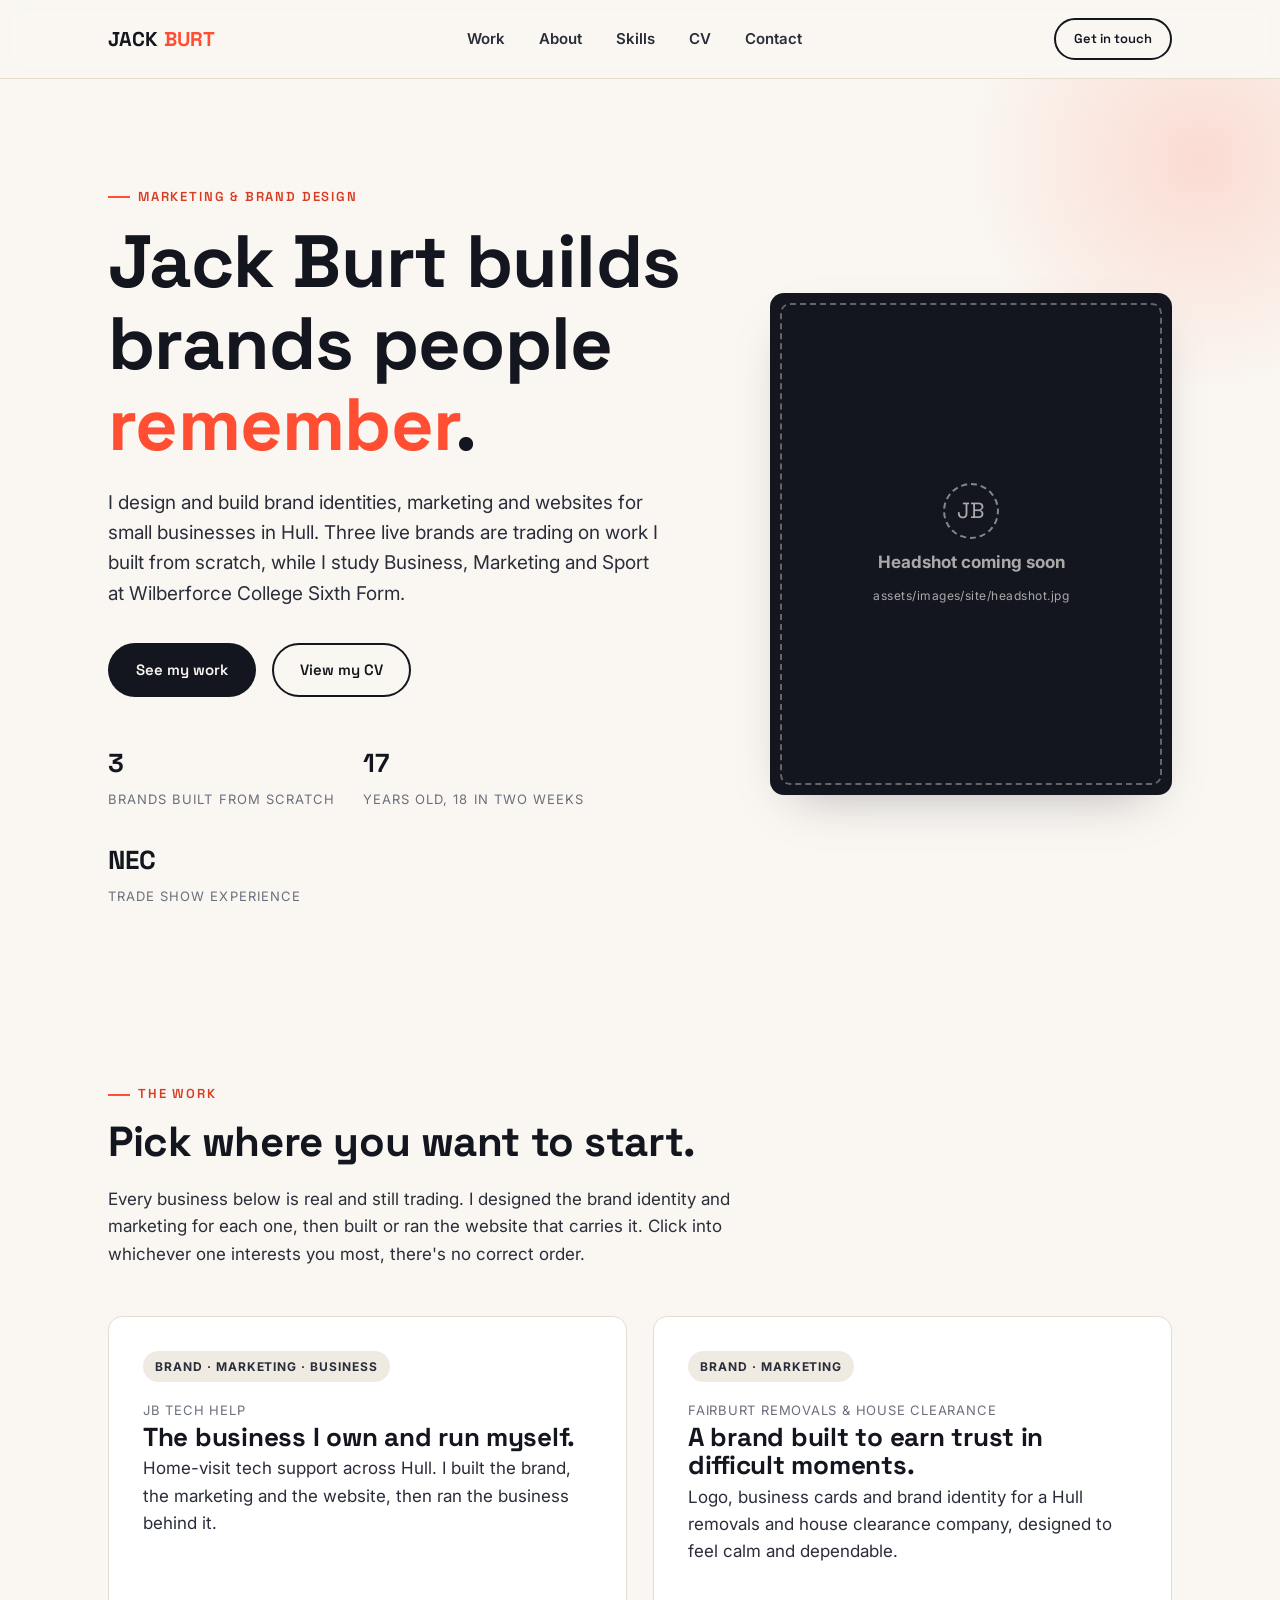
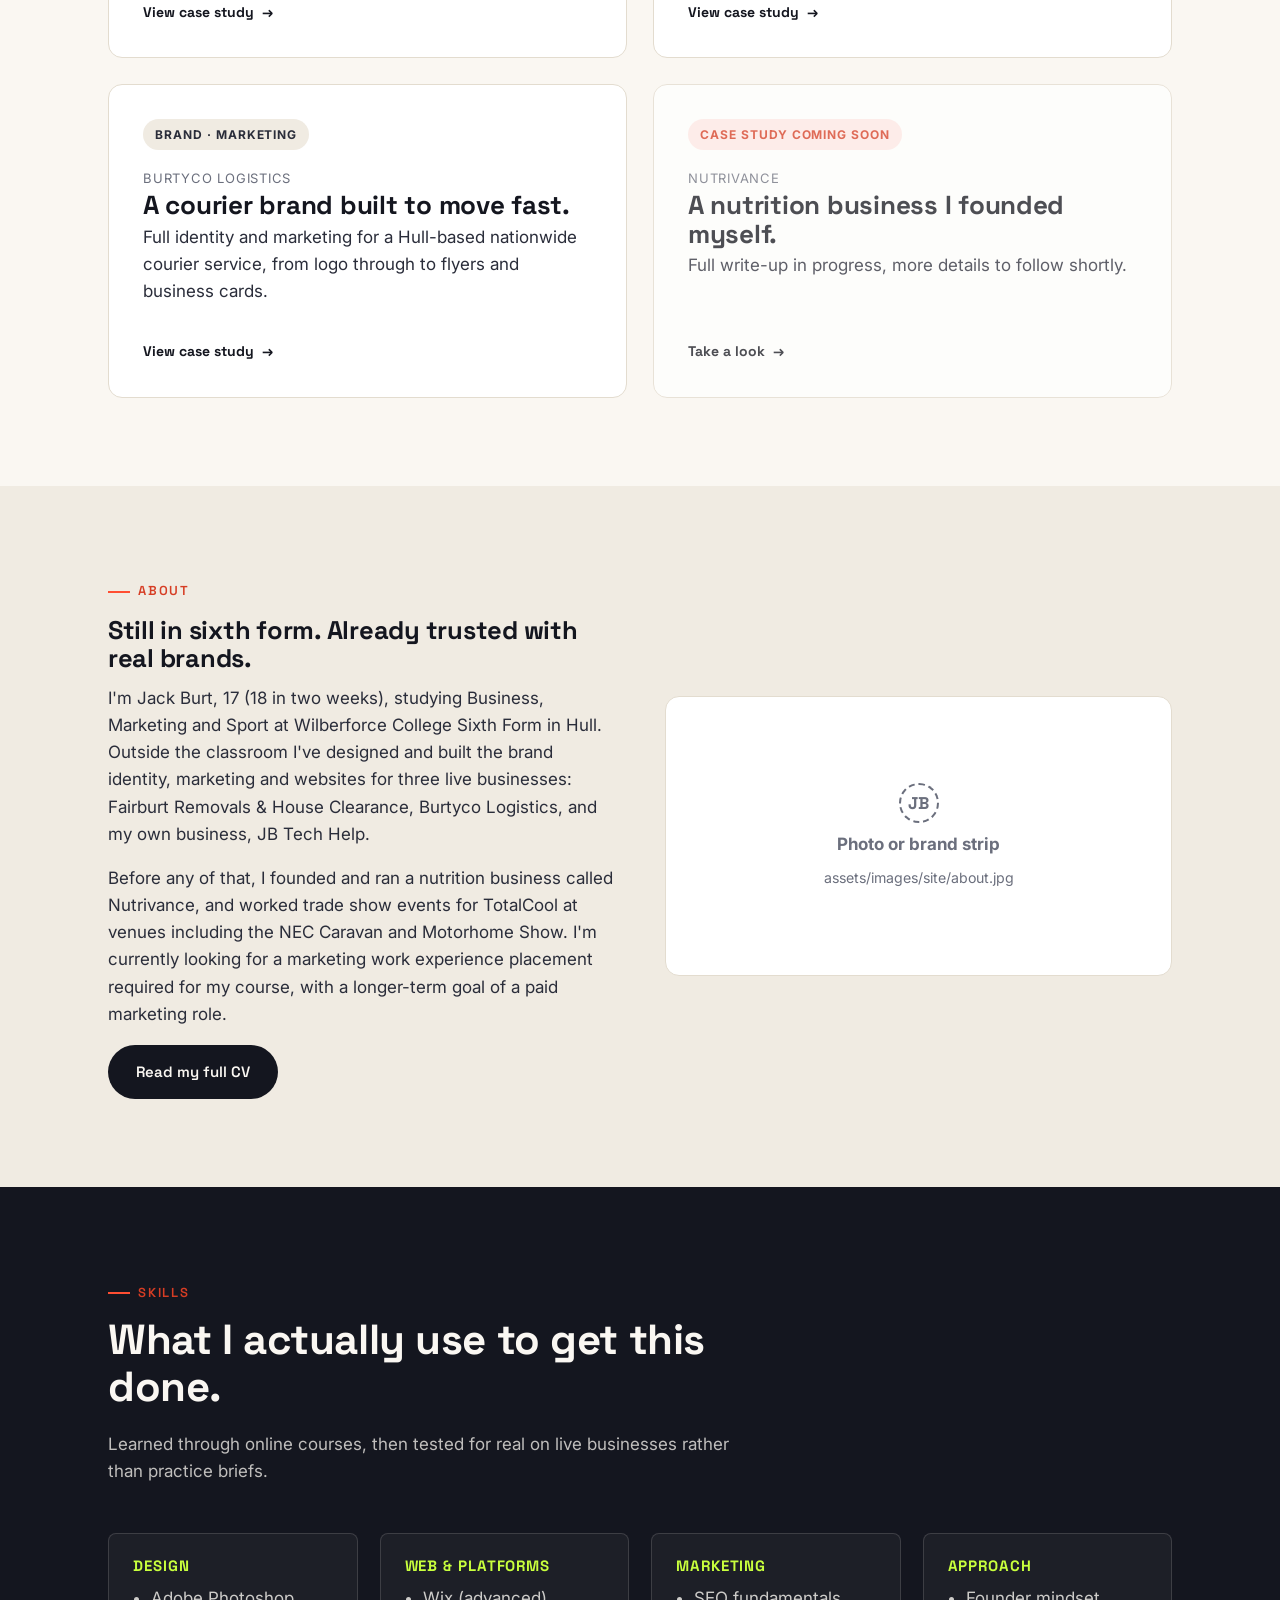
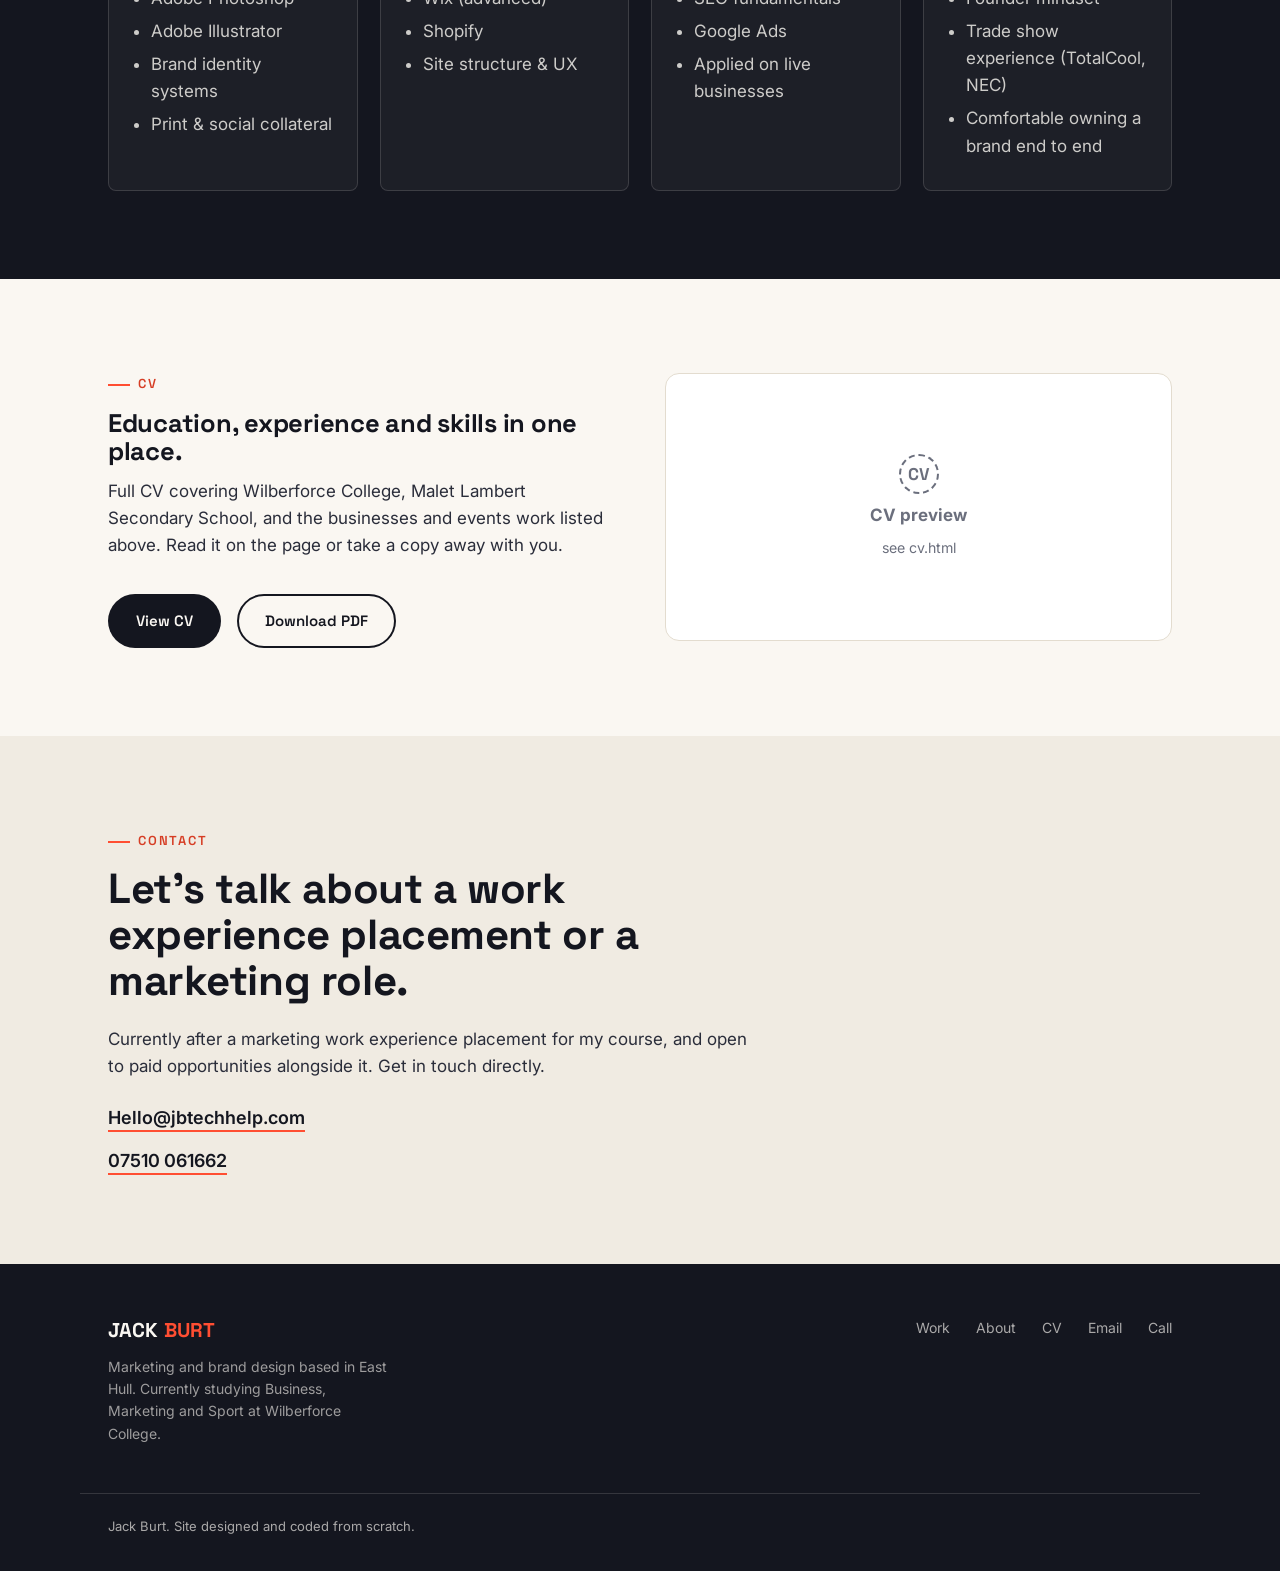
==== index.html @ b2b3f86e "file structure" ====
<!doctype html>
<html lang="en">
<head>
<meta charset="UTF-8">
<meta name="viewport" content="width=device-width, initial-scale=1.0">
<title>Jack Burt | Marketing &amp; Brand Design</title>
<meta name="description" content="Jack Burt: marketing and brand designer from Hull. Built the brand identity, marketing and websites for Fairburt Removals, JB Tech Help and Burtyco Logistics.">
<link rel="preconnect" href="https://fonts.googleapis.com">
<link rel="preconnect" href="https://fonts.gstatic.com" crossorigin>
<link href="https://fonts.googleapis.com/css2?family=Space+Grotesk:wght@500;600;700&family=Inter:wght@400;500;600;700&display=swap" rel="stylesheet">
<link rel="stylesheet" href="assets/css/style.css">
</head>
<body>

<header class="site-nav">
  <div class="container">
    <a href="index.html" class="brand">JACK <span>BURT</span></a>
    <nav>
      <ul class="nav-links">
        <li><a href="#work">Work</a></li>
        <li><a href="#about">About</a></li>
        <li><a href="#skills">Skills</a></li>
        <li><a href="cv.html">CV</a></li>
        <li><a href="#contact">Contact</a></li>
      </ul>
    </nav>
    <div class="nav-cta">
      <a href="mailto:Hello@jbtechhelp.com" class="btn btn-ghost btn-sm">Get in touch</a>
      <button class="nav-toggle" aria-label="Toggle navigation">Menu</button>
    </div>
  </div>
</header>

<section class="hero">
  <div class="container hero-grid">
    <div>
      <div class="eyebrow">Marketing &amp; Brand Design</div>
      <h1>Jack Burt builds brands people <span class="accent">remember</span>.</h1>
      <p class="hero-lede">I design and build brand identities, marketing and websites for small businesses in Hull. Three live brands are trading on work I built from scratch, while I study Business, Marketing and Sport at Wilberforce College Sixth Form.</p>
      <div class="hero-actions">
        <a href="#work" class="btn btn-primary">See my work</a>
        <a href="cv.html" class="btn btn-ghost">View my CV</a>
      </div>
      <div class="hero-facts">
        <div class="hero-fact">
          <strong>3</strong>
          <span>Brands built from scratch</span>
        </div>
        <div class="hero-fact">
          <strong>17</strong>
          <span>Years old, 18 in two weeks</span>
        </div>
        <div class="hero-fact">
          <strong>NEC</strong>
          <span>Trade show experience</span>
        </div>
      </div>
    </div>
    <div class="headshot-frame">
      <div class="headshot-placeholder">
        <div class="glyph">JB</div>
        <strong>Headshot coming soon</strong>
        <small>assets/images/site/headshot.jpg</small>
      </div>
    </div>
  </div>
</section>

<section id="work">
  <div class="container">
    <div class="section-head">
      <div class="eyebrow">The Work</div>
      <h2>Pick where you want to start.</h2>
      <p>Every business below is real and still trading. I designed the brand identity and marketing for each one, then built or ran the website that carries it. Click into whichever one interests you most, there's no correct order.</p>
    </div>

    <div class="work-grid">

      <a href="case-studies/jbtechhelp.html" class="work-card">
        <span class="tag">Brand &middot; Marketing &middot; Business</span>
        <div>
          <div class="biz">JB Tech Help</div>
          <h3>The business I own and run myself.</h3>
          <p>Home-visit tech support across Hull. I built the brand, the marketing and the website, then ran the business behind it.</p>
        </div>
        <span class="go">View case study <span class="arrow">&rarr;</span></span>
      </a>

      <a href="case-studies/fairburt.html" class="work-card">
        <span class="tag">Brand &middot; Marketing</span>
        <div>
          <div class="biz">Fairburt Removals &amp; House Clearance</div>
          <h3>A brand built to earn trust in difficult moments.</h3>
          <p>Logo, business cards and brand identity for a Hull removals and house clearance company, designed to feel calm and dependable.</p>
        </div>
        <span class="go">View case study <span class="arrow">&rarr;</span></span>
      </a>

      <a href="case-studies/burtyco.html" class="work-card">
        <span class="tag">Brand &middot; Marketing</span>
        <div>
          <div class="biz">Burtyco Logistics</div>
          <h3>A courier brand built to move fast.</h3>
          <p>Full identity and marketing for a Hull-based nationwide courier service, from logo through to flyers and business cards.</p>
        </div>
        <span class="go">View case study <span class="arrow">&rarr;</span></span>
      </a>

      <a href="case-studies/nutrivance.html" class="work-card is-soon">
        <span class="tag">Case study coming soon</span>
        <div>
          <div class="biz">Nutrivance</div>
          <h3>A nutrition business I founded myself.</h3>
          <p>Full write-up in progress, more details to follow shortly.</p>
        </div>
        <span class="go">Take a look <span class="arrow">&rarr;</span></span>
      </a>

    </div>
  </div>
</section>

<section id="about" class="section-dim">
  <div class="container split">
    <div>
      <div class="eyebrow">About</div>
      <h2>Still in sixth form. Already trusted with real brands.</h2>
      <p>I'm Jack Burt, 17 (18 in two weeks), studying Business, Marketing and Sport at Wilberforce College Sixth Form in Hull. Outside the classroom I've designed and built the brand identity, marketing and websites for three live businesses: Fairburt Removals &amp; House Clearance, Burtyco Logistics, and my own business, JB Tech Help.</p>
      <p>Before any of that, I founded and ran a nutrition business called Nutrivance, and worked trade show events for TotalCool at venues including the NEC Caravan and Motorhome Show. I'm currently looking for a marketing work experience placement required for my course, with a longer-term goal of a paid marketing role.</p>
      <a href="cv.html" class="btn btn-primary">Read my full CV</a>
    </div>
    <div>
      <div class="logo-panel" style="min-height:280px;">
        <div class="asset-placeholder" style="width:100%;height:100%;border:none;background:transparent;">
          <div class="glyph">JB</div>
          <strong>Photo or brand strip</strong>
          <small>assets/images/site/about.jpg</small>
        </div>
      </div>
    </div>
  </div>
</section>

<section id="skills" class="section-dark">
  <div class="container">
    <div class="section-head">
      <div class="eyebrow">Skills</div>
      <h2>What I actually use to get this done.</h2>
      <p>Learned through online courses, then tested for real on live businesses rather than practice briefs.</p>
    </div>
    <div class="skills-grid">
      <div class="skill-card">
        <h4>Design</h4>
        <ul>
          <li>Adobe Photoshop</li>
          <li>Adobe Illustrator</li>
          <li>Brand identity systems</li>
          <li>Print &amp; social collateral</li>
        </ul>
      </div>
      <div class="skill-card">
        <h4>Web &amp; Platforms</h4>
        <ul>
          <li>Wix (advanced)</li>
          <li>Shopify</li>
          <li>Site structure &amp; UX</li>
        </ul>
      </div>
      <div class="skill-card">
        <h4>Marketing</h4>
        <ul>
          <li>SEO fundamentals</li>
          <li>Google Ads</li>
          <li>Applied on live businesses</li>
        </ul>
      </div>
      <div class="skill-card">
        <h4>Approach</h4>
        <ul>
          <li>Founder mindset</li>
          <li>Trade show experience (TotalCool, NEC)</li>
          <li>Comfortable owning a brand end to end</li>
        </ul>
      </div>
    </div>
  </div>
</section>

<section id="cv-teaser">
  <div class="container split">
    <div>
      <div class="eyebrow">CV</div>
      <h2>Education, experience and skills in one place.</h2>
      <p>Full CV covering Wilberforce College, Malet Lambert Secondary School, and the businesses and events work listed above. Read it on the page or take a copy away with you.</p>
      <div class="hero-actions">
        <a href="cv.html" class="btn btn-primary">View CV</a>
        <a href="assets/cv/jack-burt-cv.pdf" class="btn btn-ghost" download>Download PDF</a>
      </div>
    </div>
    <div>
      <div class="logo-panel" style="min-height:260px;">
        <div class="asset-placeholder" style="width:100%;height:100%;border:none;background:transparent;">
          <div class="glyph">CV</div>
          <strong>CV preview</strong>
          <small>see cv.html</small>
        </div>
      </div>
    </div>
  </div>
</section>

<section id="contact" class="section-dim">
  <div class="container">
    <div class="section-head" style="margin-bottom:0;">
      <div class="eyebrow">Contact</div>
      <h2>Let's talk about a work experience placement or a marketing role.</h2>
      <p>Currently after a marketing work experience placement for my course, and open to paid opportunities alongside it. Get in touch directly.</p>
      <ul class="contact-list">
        <li><a href="mailto:Hello@jbtechhelp.com">Hello@jbtechhelp.com</a></li>
        <li><a href="tel:07510061662">07510 061662</a></li>
      </ul>
    </div>
  </div>
</section>

<footer>
  <div class="container">
    <div>
      <a href="index.html" class="brand">JACK <span>BURT</span></a>
      <p style="margin-top:10px;max-width:32ch;color:rgba(250,247,242,0.6);font-size:14px;">Marketing and brand design based in East Hull. Currently studying Business, Marketing and Sport at Wilberforce College.</p>
    </div>
    <ul class="foot-links">
      <li><a href="#work">Work</a></li>
      <li><a href="#about">About</a></li>
      <li><a href="cv.html">CV</a></li>
      <li><a href="mailto:Hello@jbtechhelp.com">Email</a></li>
      <li><a href="tel:07510061662">Call</a></li>
    </ul>
  </div>
  <div class="container foot-bottom">
    Jack Burt. Site designed and coded from scratch.
  </div>
</footer>

<script src="assets/js/main.js"></script>
</body>
</html>
---- assets/css/style.css ----
/* ==========================================================================
   Jack Burt Portfolio — design system
   ========================================================================== */

:root {
  --ink: #14161f;
  --ink-soft: #2a2d3a;
  --paper: #faf7f2;
  --paper-dim: #f0ebe2;
  --paper-line: #e3dccf;
  --ember: #ff4e32;
  --ember-dark: #d63d24;
  --acid: #c8ff3d;
  --muted: #6b6f7d;
  --white: #ffffff;

  --font-display: "Space Grotesk", "Segoe UI", sans-serif;
  --font-body: "Inter", "Segoe UI", sans-serif;

  --radius: 14px;
  --radius-sm: 8px;
  --container: 1120px;
  --shadow: 0 20px 50px -25px rgba(20, 22, 31, 0.35);
}

* { box-sizing: border-box; }

html { scroll-behavior: smooth; }

body {
  margin: 0;
  background: var(--paper);
  color: var(--ink);
  font-family: var(--font-body);
  font-size: 17px;
  line-height: 1.6;
  -webkit-font-smoothing: antialiased;
}

img { max-width: 100%; display: block; }

a { color: inherit; }

h1, h2, h3, h4 {
  font-family: var(--font-display);
  line-height: 1.1;
  margin: 0 0 0.5em;
  letter-spacing: -0.01em;
}

p { margin: 0 0 1em; color: var(--ink-soft); }

.container {
  max-width: var(--container);
  margin: 0 auto;
  padding: 0 28px;
}

.eyebrow {
  display: inline-flex;
  align-items: center;
  gap: 8px;
  font-family: var(--font-display);
  font-size: 13px;
  font-weight: 600;
  letter-spacing: 0.14em;
  text-transform: uppercase;
  color: var(--ember-dark);
  margin-bottom: 14px;
}

.eyebrow::before {
  content: "";
  width: 22px;
  height: 2px;
  background: var(--ember);
  display: inline-block;
}

/* ---------- Buttons ---------- */
.btn {
  display: inline-flex;
  align-items: center;
  gap: 10px;
  font-family: var(--font-display);
  font-weight: 600;
  font-size: 15px;
  padding: 13px 26px;
  border-radius: 999px;
  text-decoration: none;
  border: 2px solid transparent;
  cursor: pointer;
  transition: transform 0.15s ease, box-shadow 0.15s ease, background 0.15s ease, color 0.15s ease;
}

.btn-primary {
  background: var(--ink);
  color: var(--paper);
}
.btn-primary:hover { transform: translateY(-2px); box-shadow: var(--shadow); background: var(--ember); }

.btn-ghost {
  background: transparent;
  color: var(--ink);
  border-color: var(--ink);
}
.btn-ghost:hover { transform: translateY(-2px); background: var(--ink); color: var(--paper); }

.btn-accent {
  background: var(--ember);
  color: var(--white);
}
.btn-accent:hover { transform: translateY(-2px); box-shadow: var(--shadow); background: var(--ember-dark); }

.btn-sm { padding: 9px 18px; font-size: 13px; }

/* ---------- Nav ---------- */
.site-nav {
  position: sticky;
  top: 0;
  z-index: 50;
  background: rgba(250, 247, 242, 0.88);
  backdrop-filter: blur(10px);
  border-bottom: 1px solid var(--paper-line);
}

.site-nav .container {
  display: flex;
  align-items: center;
  justify-content: space-between;
  height: 78px;
}

.brand {
  font-family: var(--font-display);
  font-weight: 700;
  font-size: 20px;
  text-decoration: none;
  color: var(--ink);
  display: flex;
  align-items: baseline;
  gap: 6px;
}
.brand span { color: var(--ember); }

.nav-links {
  display: flex;
  align-items: center;
  gap: 34px;
  list-style: none;
  margin: 0;
  padding: 0;
}

.nav-links a {
  text-decoration: none;
  font-weight: 600;
  font-size: 15px;
  color: var(--ink-soft);
  position: relative;
  padding-bottom: 4px;
}
.nav-links a:hover, .nav-links a.active { color: var(--ink); }
.nav-links a.active::after {
  content: "";
  position: absolute;
  left: 0; right: 0; bottom: -2px;
  height: 2px;
  background: var(--ember);
}

.nav-cta { display: flex; align-items: center; gap: 14px; }

.nav-toggle {
  display: none;
  background: none;
  border: none;
  font-family: var(--font-display);
  font-weight: 700;
  font-size: 14px;
  cursor: pointer;
}

@media (max-width: 820px) {
  .nav-links { display: none; }
  .nav-toggle { display: block; }
  .nav-links.open {
    display: flex;
    flex-direction: column;
    position: absolute;
    top: 78px; left: 0; right: 0;
    background: var(--paper);
    padding: 20px 28px 28px;
    border-bottom: 1px solid var(--paper-line);
    gap: 18px;
  }
}

/* ---------- Hero ---------- */
.hero {
  padding: 100px 0 80px;
  position: relative;
  overflow: hidden;
}

.hero::before {
  content: "";
  position: absolute;
  top: -160px; right: -160px;
  width: 480px; height: 480px;
  background: radial-gradient(circle, rgba(255, 78, 50, 0.16), transparent 70%);
  border-radius: 50%;
  pointer-events: none;
}

.hero-grid {
  display: grid;
  grid-template-columns: 1.2fr 0.8fr;
  gap: 60px;
  align-items: center;
}

.hero h1 {
  font-size: clamp(42px, 6vw, 74px);
  margin-bottom: 22px;
}

.hero h1 .accent { color: var(--ember); }

.hero-lede {
  font-size: 19px;
  max-width: 46ch;
  color: var(--ink-soft);
}

.hero-actions {
  display: flex;
  gap: 16px;
  margin-top: 34px;
  flex-wrap: wrap;
}

.hero-facts {
  display: flex;
  gap: 28px;
  margin-top: 46px;
  flex-wrap: wrap;
}

.hero-fact strong {
  display: block;
  font-family: var(--font-display);
  font-size: 26px;
}
.hero-fact span {
  font-size: 13px;
  color: var(--muted);
  text-transform: uppercase;
  letter-spacing: 0.08em;
}

.headshot-frame {
  aspect-ratio: 4/5;
  border-radius: var(--radius);
  background: var(--ink);
  position: relative;
  overflow: hidden;
  box-shadow: var(--shadow);
}

.headshot-frame img {
  width: 100%; height: 100%; object-fit: cover;
}

.headshot-placeholder {
  position: absolute;
  inset: 10px;
  border: 2px dashed rgba(250, 247, 242, 0.35);
  border-radius: calc(var(--radius) - 4px);
  display: flex;
  flex-direction: column;
  align-items: center;
  justify-content: center;
  gap: 10px;
  color: rgba(250, 247, 242, 0.65);
  text-align: center;
  padding: 20px;
}
.headshot-placeholder .glyph {
  width: 56px; height: 56px;
  border-radius: 50%;
  border: 2px dashed rgba(250, 247, 242, 0.5);
  display: flex; align-items: center; justify-content: center;
  font-family: var(--font-display);
  font-size: 22px;
}
.headshot-placeholder small {
  font-size: 12px;
  letter-spacing: 0.04em;
}

@media (max-width: 900px) {
  .hero-grid { grid-template-columns: 1fr; }
  .headshot-frame { max-width: 320px; margin: 0 auto; }
}

/* ---------- Sections ---------- */
section { padding: 88px 0; }
.section-dark { background: var(--ink); color: var(--paper); }
.section-dark p { color: rgba(250, 247, 242, 0.75); }
.section-dark h2 { color: var(--paper); }
.section-dim { background: var(--paper-dim); }

.section-head {
  max-width: 640px;
  margin-bottom: 48px;
}

.section-head h2 { font-size: clamp(30px, 4vw, 42px); }

/* ---------- Work / case study cards ---------- */
.work-grid {
  display: grid;
  grid-template-columns: repeat(2, 1fr);
  gap: 26px;
}

.work-card {
  background: var(--white);
  border-radius: var(--radius);
  border: 1px solid var(--paper-line);
  padding: 34px;
  text-decoration: none;
  color: var(--ink);
  display: flex;
  flex-direction: column;
  gap: 18px;
  transition: transform 0.2s ease, box-shadow 0.2s ease, border-color 0.2s ease;
  position: relative;
}

.work-card:hover {
  transform: translateY(-6px);
  box-shadow: var(--shadow);
  border-color: transparent;
}

.work-card .tag {
  align-self: flex-start;
  font-size: 12px;
  font-weight: 700;
  letter-spacing: 0.08em;
  text-transform: uppercase;
  padding: 6px 12px;
  border-radius: 999px;
  background: var(--paper-dim);
  color: var(--ink-soft);
}

.work-card.is-soon { opacity: 0.75; }
.work-card.is-soon .tag { background: rgba(255, 78, 50, 0.12); color: var(--ember-dark); }

.work-card h3 { font-size: 26px; margin-bottom: 4px; }

.work-card .biz { font-size: 13px; color: var(--muted); text-transform: uppercase; letter-spacing: 0.06em; margin-bottom: 2px;}

.work-card .go {
  margin-top: auto;
  display: flex;
  align-items: center;
  gap: 8px;
  font-family: var(--font-display);
  font-weight: 700;
  font-size: 14px;
}

.work-card .go .arrow { transition: transform 0.2s ease; }
.work-card:hover .go .arrow { transform: translateX(6px); }

@media (max-width: 760px) {
  .work-grid { grid-template-columns: 1fr; }
}

/* ---------- Skills ---------- */
.skills-grid {
  display: grid;
  grid-template-columns: repeat(auto-fit, minmax(220px, 1fr));
  gap: 22px;
}

.skill-card {
  background: rgba(250, 247, 242, 0.04);
  border: 1px solid rgba(250, 247, 242, 0.14);
  border-radius: var(--radius-sm);
  padding: 24px;
}

.skill-card h4 { color: var(--acid); font-size: 15px; text-transform: uppercase; letter-spacing: 0.06em; margin-bottom: 10px; }
.skill-card ul { margin: 0; padding-left: 18px; }
.skill-card li { margin-bottom: 6px; color: rgba(250, 247, 242, 0.8); }

/* ---------- CV teaser / contact ---------- */
.split {
  display: grid;
  grid-template-columns: 1fr 1fr;
  gap: 50px;
  align-items: center;
}

@media (max-width: 860px) {
  .split { grid-template-columns: 1fr; }
}

.contact-list { list-style: none; padding: 0; margin: 24px 0 0; display: flex; flex-direction: column; gap: 14px; }
.contact-list a { text-decoration: none; font-weight: 600; font-size: 18px; border-bottom: 2px solid var(--ember); padding-bottom: 2px; }

/* ---------- Footer ---------- */
footer {
  background: var(--ink);
  color: rgba(250, 247, 242, 0.65);
  padding: 50px 0 34px;
}
footer .container {
  display: flex;
  justify-content: space-between;
  align-items: flex-start;
  flex-wrap: wrap;
  gap: 24px;
}
footer .brand { color: var(--paper); }
footer .foot-links { display: flex; gap: 26px; list-style: none; padding: 0; margin: 0; flex-wrap: wrap; }
footer .foot-links a { text-decoration: none; color: rgba(250, 247, 242, 0.65); font-size: 14px; }
footer .foot-links a:hover { color: var(--paper); }
footer .foot-bottom {
  border-top: 1px solid rgba(250, 247, 242, 0.14);
  margin-top: 34px;
  padding-top: 22px;
  font-size: 13px;
}

/* ---------- Case study pages ---------- */
.cs-hero {
  padding: 60px 0 50px;
}
.cs-back {
  display: inline-flex;
  align-items: center;
  gap: 8px;
  text-decoration: none;
  font-weight: 600;
  font-size: 14px;
  color: var(--muted);
  margin-bottom: 30px;
}
.cs-back:hover { color: var(--ink); }

.cs-meta-row {
  display: flex;
  align-items: center;
  gap: 20px;
  flex-wrap: wrap;
  margin-top: 26px;
}

.cs-meta {
  display: flex;
  flex-direction: column;
  gap: 2px;
  padding-right: 22px;
  border-right: 1px solid var(--paper-line);
}
.cs-meta:last-child { border-right: none; }
.cs-meta span { font-size: 12px; text-transform: uppercase; letter-spacing: 0.07em; color: var(--muted); }
.cs-meta strong { font-family: var(--font-display); font-size: 16px; }

.logo-panel {
  background: var(--white);
  border: 1px solid var(--paper-line);
  border-radius: var(--radius);
  padding: 50px;
  display: flex;
  align-items: center;
  justify-content: center;
  min-height: 220px;
}
.logo-panel img { max-height: 160px; }

.asset-placeholder {
  border: 2px dashed var(--paper-line);
  border-radius: var(--radius-sm);
  background: var(--paper-dim);
  display: flex;
  flex-direction: column;
  align-items: center;
  justify-content: center;
  text-align: center;
  gap: 8px;
  color: var(--muted);
  padding: 30px 16px;
  min-height: 100%;
}
.asset-placeholder .glyph {
  width: 40px; height: 40px;
  border-radius: 50%;
  border: 2px dashed var(--muted);
  display: flex; align-items: center; justify-content: center;
  font-family: var(--font-display);
  font-weight: 700;
}
.asset-placeholder code {
  font-size: 12px;
  background: var(--paper);
  border: 1px solid var(--paper-line);
  padding: 2px 8px;
  border-radius: 6px;
}

.gallery {
  display: grid;
  grid-template-columns: repeat(3, 1fr);
  gap: 20px;
}
.gallery-item { aspect-ratio: 4/3; }
.gallery-item.tall { aspect-ratio: 3/4; }
.gallery-item.wide { aspect-ratio: 16/9; grid-column: span 2; }
.gallery-item img, .gallery-item .asset-placeholder { width: 100%; height: 100%; border-radius: var(--radius-sm); object-fit: cover; }

@media (max-width: 760px) {
  .gallery { grid-template-columns: repeat(2, 1fr); }
  .gallery-item.wide { grid-column: span 2; }
}

.site-feature {
  background: var(--ink);
  color: var(--paper);
  border-radius: var(--radius);
  padding: 50px;
  display: grid;
  grid-template-columns: 1fr 1fr;
  gap: 40px;
  align-items: center;
}
.site-feature p { color: rgba(250, 247, 242, 0.75); }
.site-feature .preview {
  border-radius: var(--radius-sm);
  overflow: hidden;
  border: 1px solid rgba(250, 247, 242, 0.16);
  box-shadow: 0 30px 60px -30px rgba(0,0,0,0.6);
}
.site-feature .preview img { width: 100%; display: block; }

@media (max-width: 860px) {
  .site-feature { grid-template-columns: 1fr; padding: 34px; }
}

.impact-list {
  list-style: none;
  padding: 0;
  margin: 0;
  display: grid;
  grid-template-columns: repeat(2, 1fr);
  gap: 20px;
}
.impact-list li {
  background: var(--white);
  border: 1px solid var(--paper-line);
  border-radius: var(--radius-sm);
  padding: 22px 24px;
}
.impact-list strong { display: block; font-family: var(--font-display); margin-bottom: 6px; }

@media (max-width: 760px) {
  .impact-list { grid-template-columns: 1fr; }
}

.cs-nav {
  display: flex;
  justify-content: space-between;
  border-top: 1px solid var(--paper-line);
  padding-top: 34px;
}
.cs-nav a {
  text-decoration: none;
  font-family: var(--font-display);
  font-weight: 700;
  color: var(--ink);
}
.cs-nav .dir { display: block; font-size: 12px; color: var(--muted); font-weight: 500; margin-bottom: 4px; font-family: var(--font-body); text-transform: uppercase; letter-spacing: 0.06em; }

.pill-note {
  display: inline-block;
  background: rgba(255, 78, 50, 0.12);
  color: var(--ember-dark);
  font-size: 13px;
  font-weight: 600;
  padding: 8px 16px;
  border-radius: 999px;
  margin-bottom: 20px;
}

/* ---------- CV page ---------- */
.cv-sheet {
  background: var(--white);
  border: 1px solid var(--paper-line);
  border-radius: var(--radius);
  padding: 56px;
  box-shadow: var(--shadow);
}
.cv-head {
  display: flex;
  justify-content: space-between;
  align-items: flex-start;
  gap: 30px;
  border-bottom: 3px solid var(--ink);
  padding-bottom: 26px;
  margin-bottom: 30px;
}
.cv-head-photo {
  width: 96px; height: 96px;
  border-radius: 50%;
  flex-shrink: 0;
}
.cv-head-photo img { width: 100%; height: 100%; border-radius: 50%; object-fit: cover; }
.cv-head-photo.asset-placeholder { min-height: 96px; padding: 0; }
.cv-head-photo .glyph { width: 30px; height: 30px; font-size: 13px; }
.cv-head-photo small { display: none; }

.cv-section { margin-bottom: 32px; }
.cv-section h2 {
  font-size: 13px;
  text-transform: uppercase;
  letter-spacing: 0.1em;
  color: var(--ember-dark);
  margin-bottom: 16px;
}
.cv-entry { margin-bottom: 18px; }
.cv-entry-row { display: flex; justify-content: space-between; gap: 14px; flex-wrap: wrap; }
.cv-entry h3 { font-size: 17px; margin-bottom: 2px; }
.cv-entry .when { font-size: 13px; color: var(--muted); white-space: nowrap; font-weight: 600; }
.cv-entry .org { font-size: 14px; color: var(--muted); margin-bottom: 6px; display: block; }
.cv-tags { display: flex; flex-wrap: wrap; gap: 8px; }
.cv-tags span { background: var(--paper-dim); border-radius: 999px; padding: 6px 14px; font-size: 13px; font-weight: 600; }

@media print {
  .site-nav, footer, .no-print { display: none !important; }
  body { background: var(--white); }
  .cv-sheet { box-shadow: none; border: none; padding: 0; }
  section { padding: 0; }
  .cv-entry, .cv-head, .cv-section h2 { break-inside: avoid; page-break-inside: avoid; }
  .cv-section { break-inside: avoid-page; }
}

@media (max-width: 640px) {
  .cv-sheet { padding: 28px; }
  .cv-head { flex-direction: column; }
}
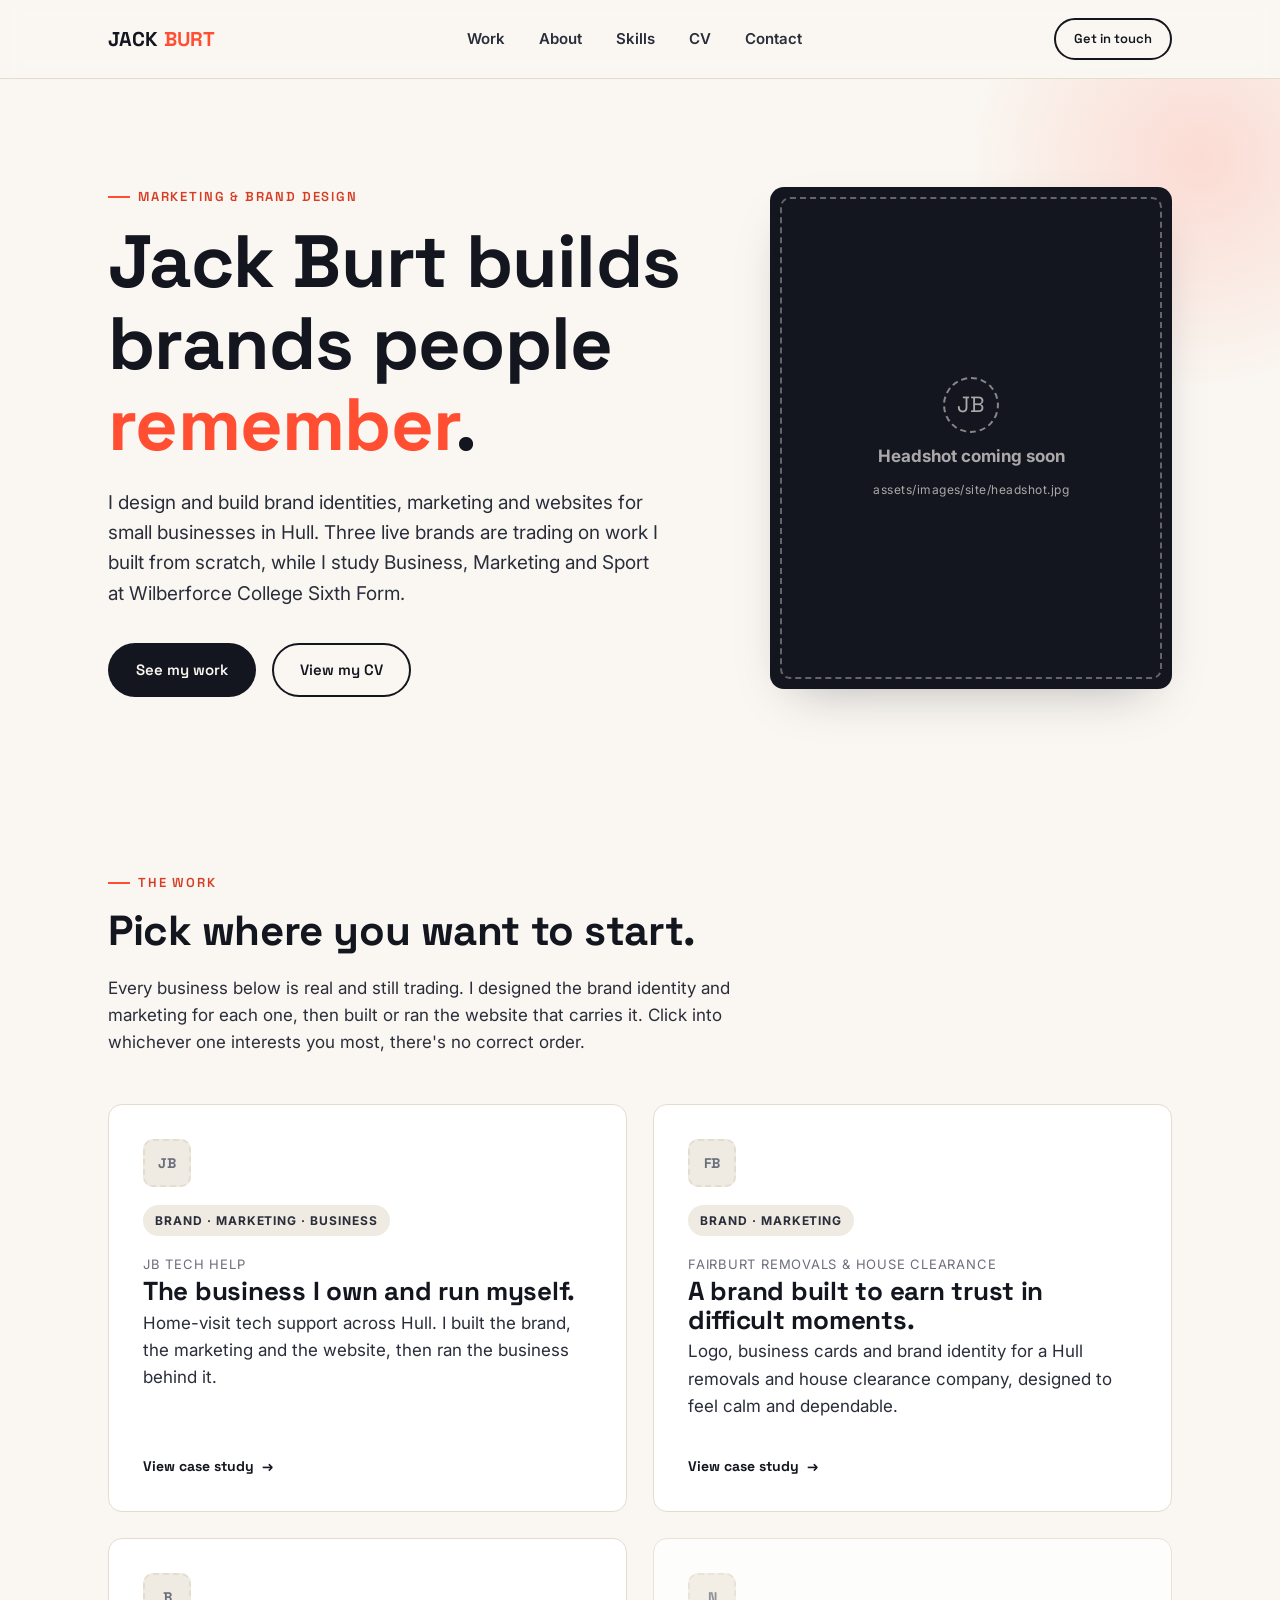
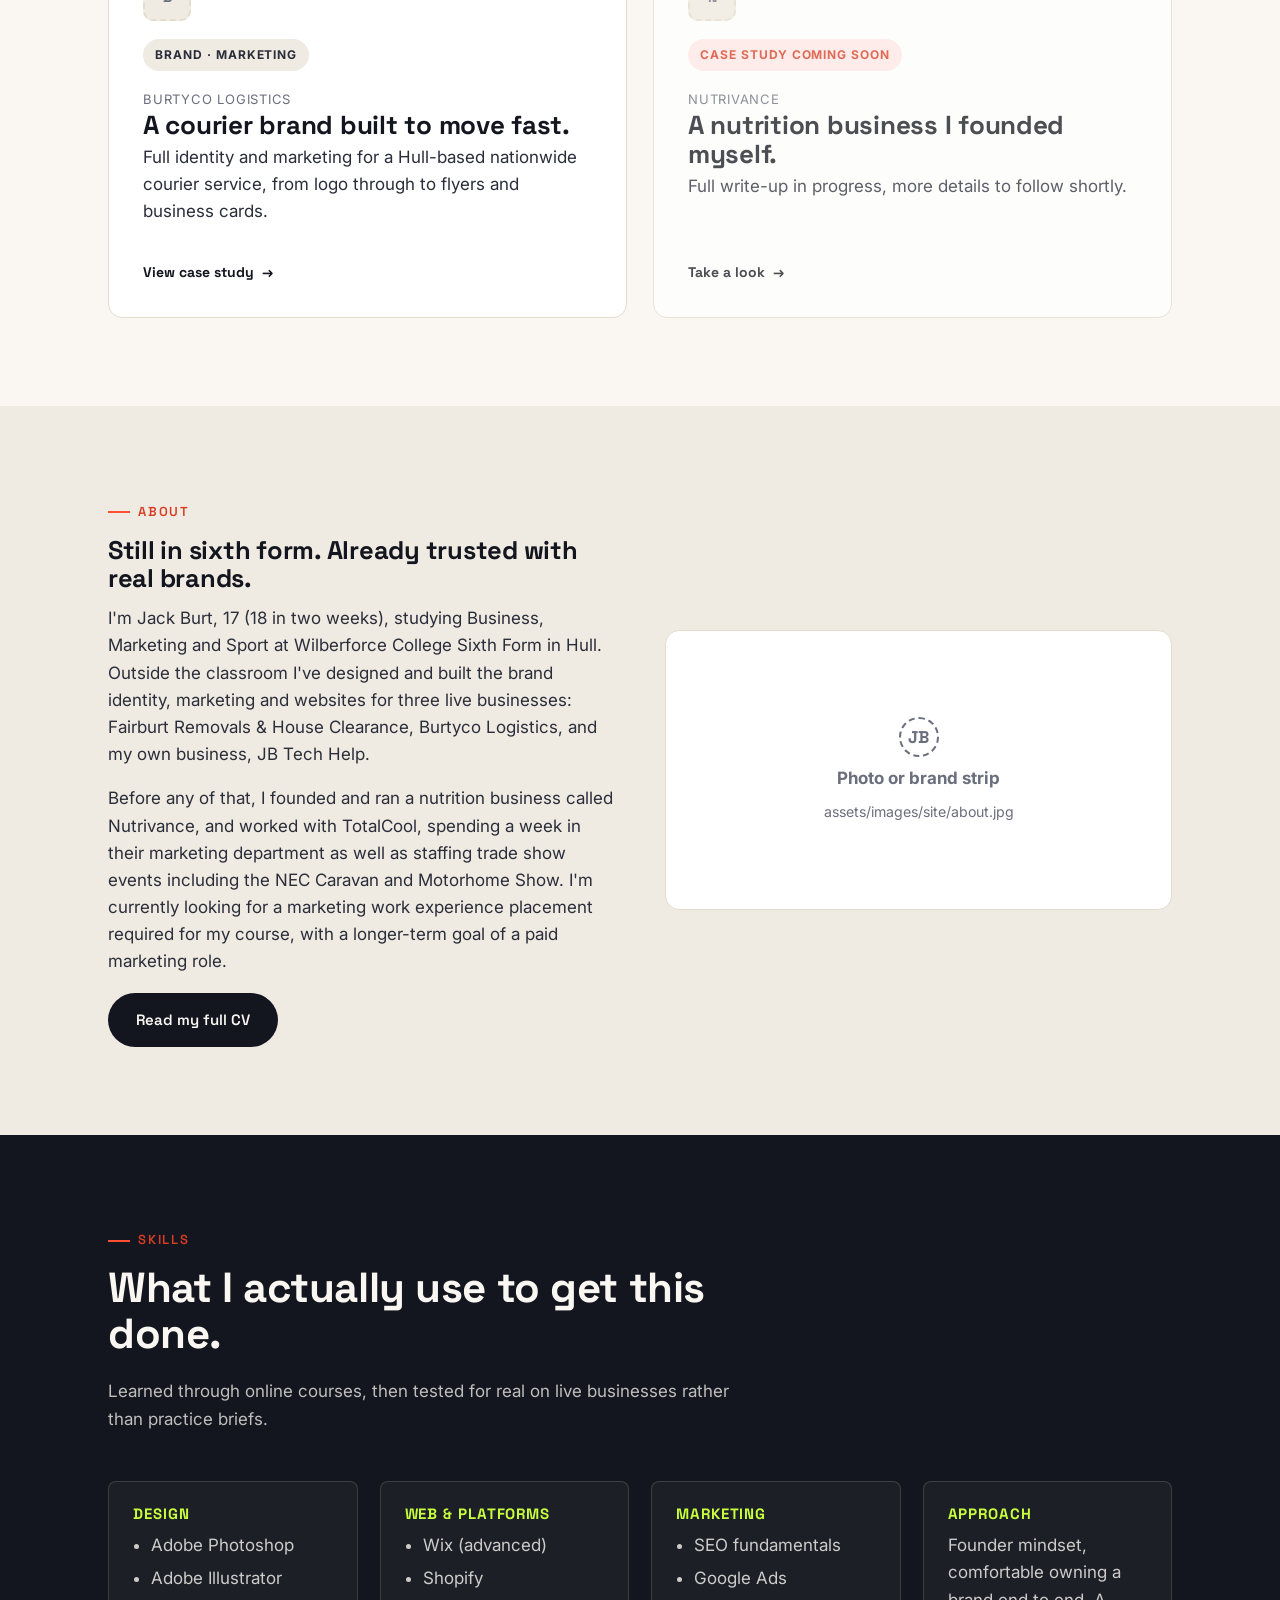
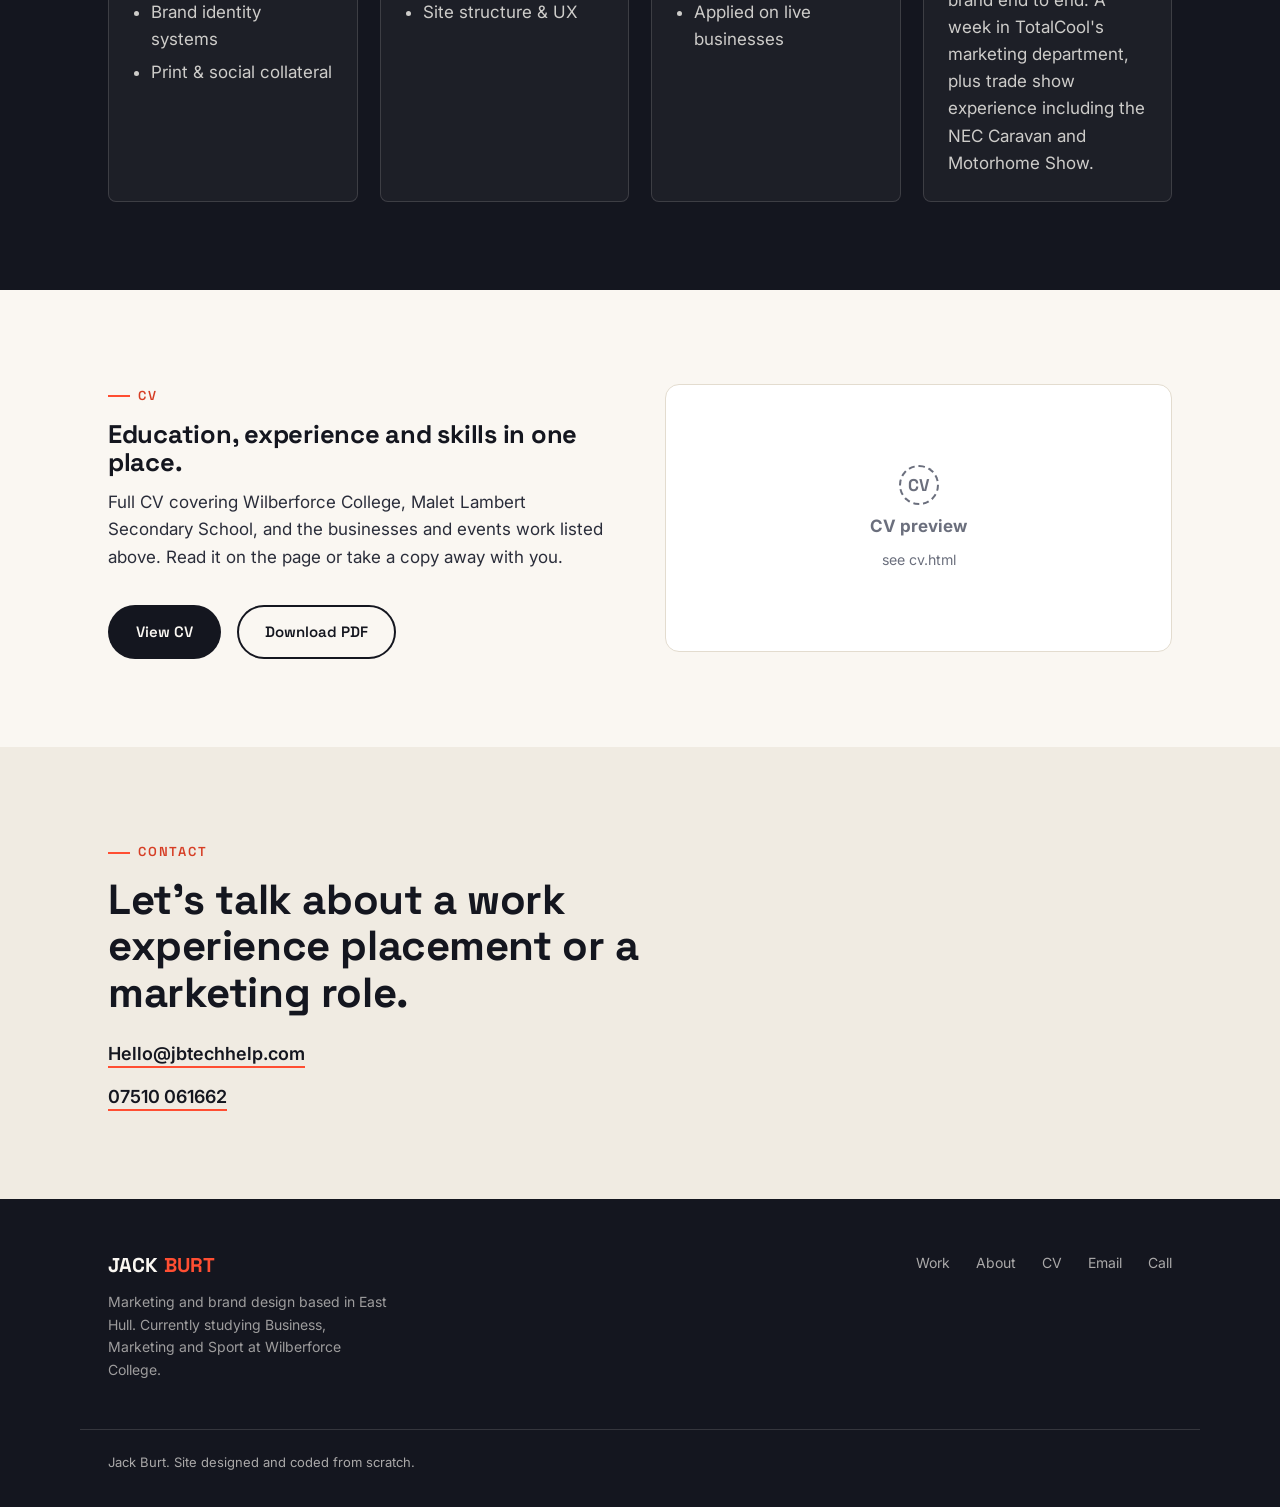
==== commit e8d3e740: "Add files via upload" ====
--- a/index.html
+++ b/index.html
@@ -41,20 +41,6 @@
         <a href="#work" class="btn btn-primary">See my work</a>
         <a href="cv.html" class="btn btn-ghost">View my CV</a>
       </div>
-      <div class="hero-facts">
-        <div class="hero-fact">
-          <strong>3</strong>
-          <span>Brands built from scratch</span>
-        </div>
-        <div class="hero-fact">
-          <strong>17</strong>
-          <span>Years old, 18 in two weeks</span>
-        </div>
-        <div class="hero-fact">
-          <strong>NEC</strong>
-          <span>Trade show experience</span>
-        </div>
-      </div>
     </div>
     <div class="headshot-frame">
       <div class="headshot-placeholder">
@@ -77,6 +63,9 @@
     <div class="work-grid">
 
       <a href="case-studies/jbtechhelp.html" class="work-card">
+        <div class="work-card-logo">
+          <div class="glyph">JB</div>
+        </div>
         <span class="tag">Brand &middot; Marketing &middot; Business</span>
         <div>
           <div class="biz">JB Tech Help</div>
@@ -87,6 +76,9 @@
       </a>
 
       <a href="case-studies/fairburt.html" class="work-card">
+        <div class="work-card-logo">
+          <div class="glyph">FB</div>
+        </div>
         <span class="tag">Brand &middot; Marketing</span>
         <div>
           <div class="biz">Fairburt Removals &amp; House Clearance</div>
@@ -97,6 +89,9 @@
       </a>
 
       <a href="case-studies/burtyco.html" class="work-card">
+        <div class="work-card-logo">
+          <div class="glyph">B</div>
+        </div>
         <span class="tag">Brand &middot; Marketing</span>
         <div>
           <div class="biz">Burtyco Logistics</div>
@@ -107,6 +102,9 @@
       </a>
 
       <a href="case-studies/nutrivance.html" class="work-card is-soon">
+        <div class="work-card-logo">
+          <div class="glyph">N</div>
+        </div>
         <span class="tag">Case study coming soon</span>
         <div>
           <div class="biz">Nutrivance</div>
@@ -126,7 +124,7 @@
       <div class="eyebrow">About</div>
       <h2>Still in sixth form. Already trusted with real brands.</h2>
       <p>I'm Jack Burt, 17 (18 in two weeks), studying Business, Marketing and Sport at Wilberforce College Sixth Form in Hull. Outside the classroom I've designed and built the brand identity, marketing and websites for three live businesses: Fairburt Removals &amp; House Clearance, Burtyco Logistics, and my own business, JB Tech Help.</p>
-      <p>Before any of that, I founded and ran a nutrition business called Nutrivance, and worked trade show events for TotalCool at venues including the NEC Caravan and Motorhome Show. I'm currently looking for a marketing work experience placement required for my course, with a longer-term goal of a paid marketing role.</p>
+      <p>Before any of that, I founded and ran a nutrition business called Nutrivance, and worked with TotalCool, spending a week in their marketing department as well as staffing trade show events including the NEC Caravan and Motorhome Show. I'm currently looking for a marketing work experience placement required for my course, with a longer-term goal of a paid marketing role.</p>
       <a href="cv.html" class="btn btn-primary">Read my full CV</a>
     </div>
     <div>
@@ -176,11 +174,7 @@
       </div>
       <div class="skill-card">
         <h4>Approach</h4>
-        <ul>
-          <li>Founder mindset</li>
-          <li>Trade show experience (TotalCool, NEC)</li>
-          <li>Comfortable owning a brand end to end</li>
-        </ul>
+        <p style="margin:0;color:rgba(250,247,242,0.8);">Founder mindset, comfortable owning a brand end to end. A week in TotalCool's marketing department, plus trade show experience including the NEC Caravan and Motorhome Show.</p>
       </div>
     </div>
   </div>
@@ -214,7 +208,6 @@
     <div class="section-head" style="margin-bottom:0;">
       <div class="eyebrow">Contact</div>
       <h2>Let's talk about a work experience placement or a marketing role.</h2>
-      <p>Currently after a marketing work experience placement for my course, and open to paid opportunities alongside it. Get in touch directly.</p>
       <ul class="contact-list">
         <li><a href="mailto:Hello@jbtechhelp.com">Hello@jbtechhelp.com</a></li>
         <li><a href="tel:07510061662">07510 061662</a></li>
--- a/assets/css/style.css
+++ b/assets/css/style.css
@@ -345,6 +345,23 @@
   border-color: transparent;
 }
 
+.work-card-logo {
+  width: 48px;
+  height: 48px;
+  border-radius: 10px;
+  background: var(--paper-dim);
+  border: 2px dashed var(--paper-line);
+  display: flex;
+  align-items: center;
+  justify-content: center;
+  overflow: hidden;
+  font-family: var(--font-display);
+  font-weight: 700;
+  font-size: 14px;
+  color: var(--muted);
+}
+.work-card-logo img { width: 100%; height: 100%; object-fit: contain; }
+
 .work-card .tag {
   align-self: flex-start;
   font-size: 12px;
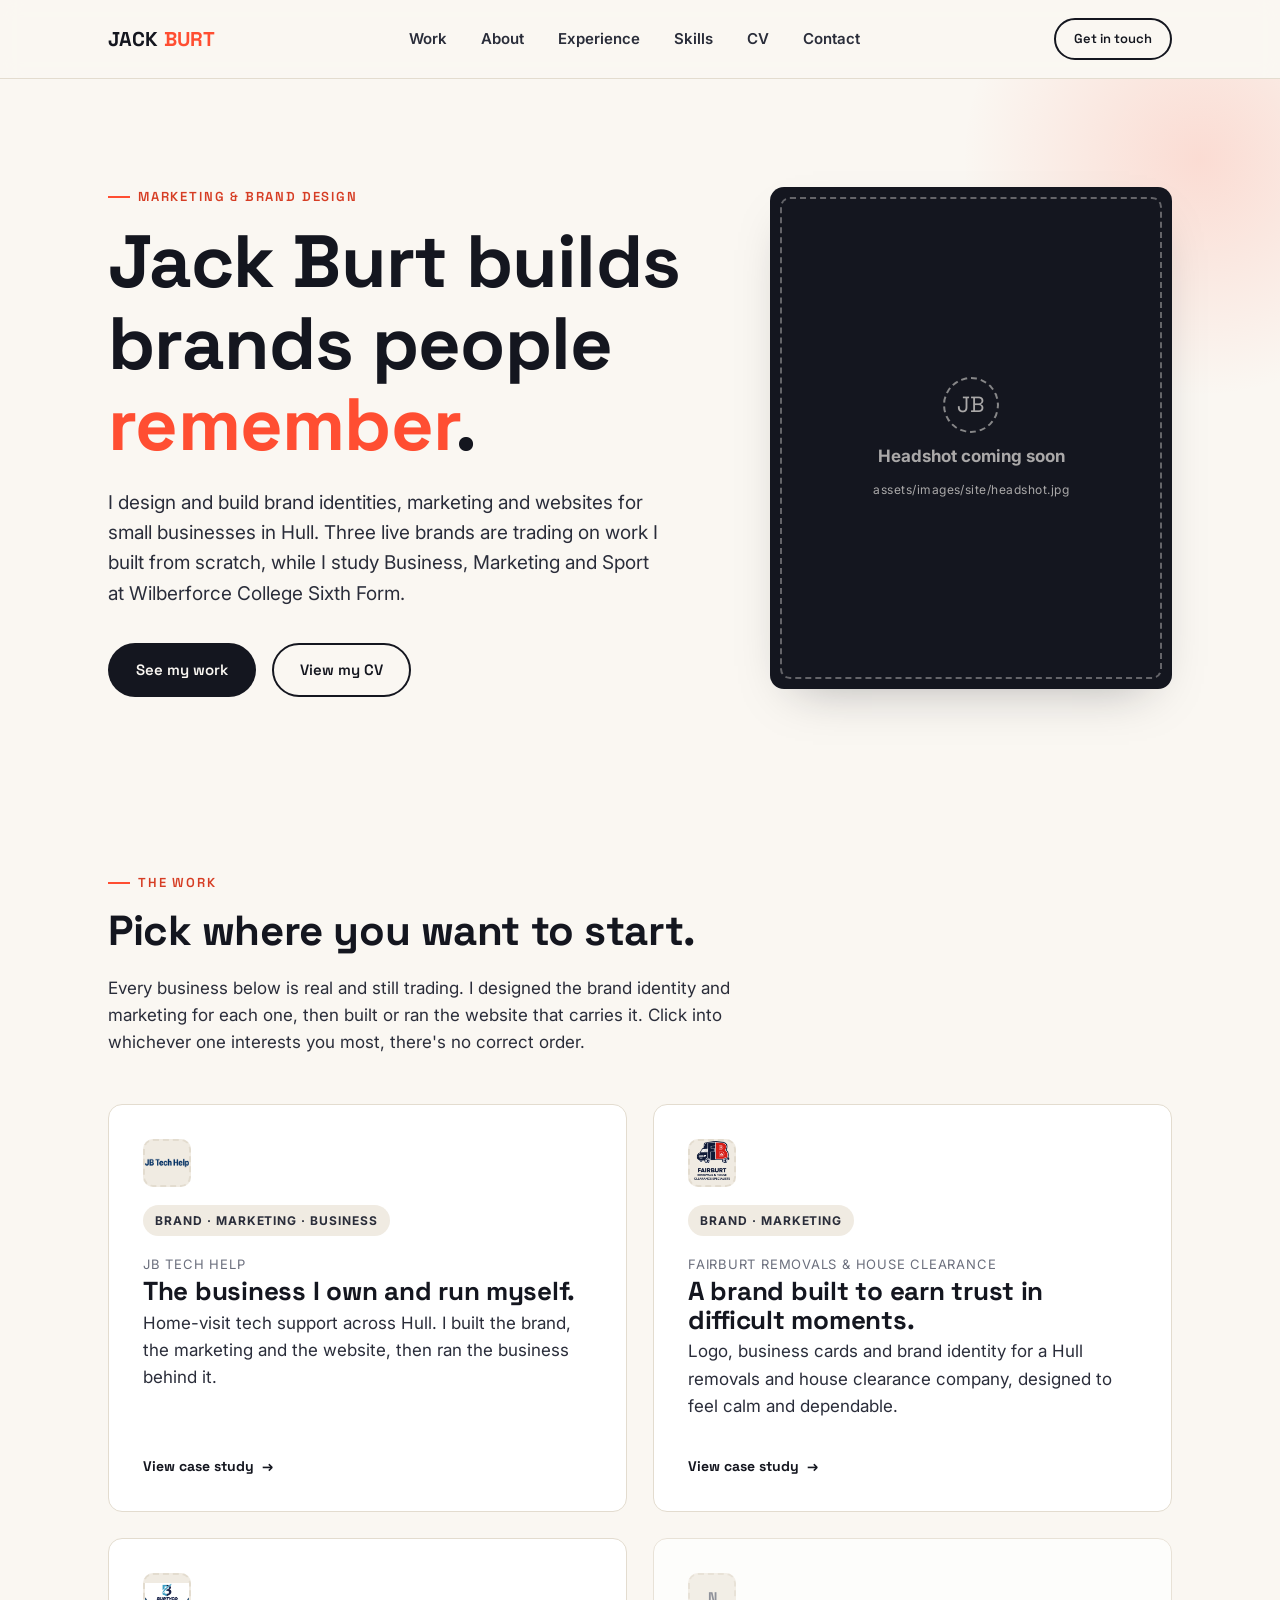
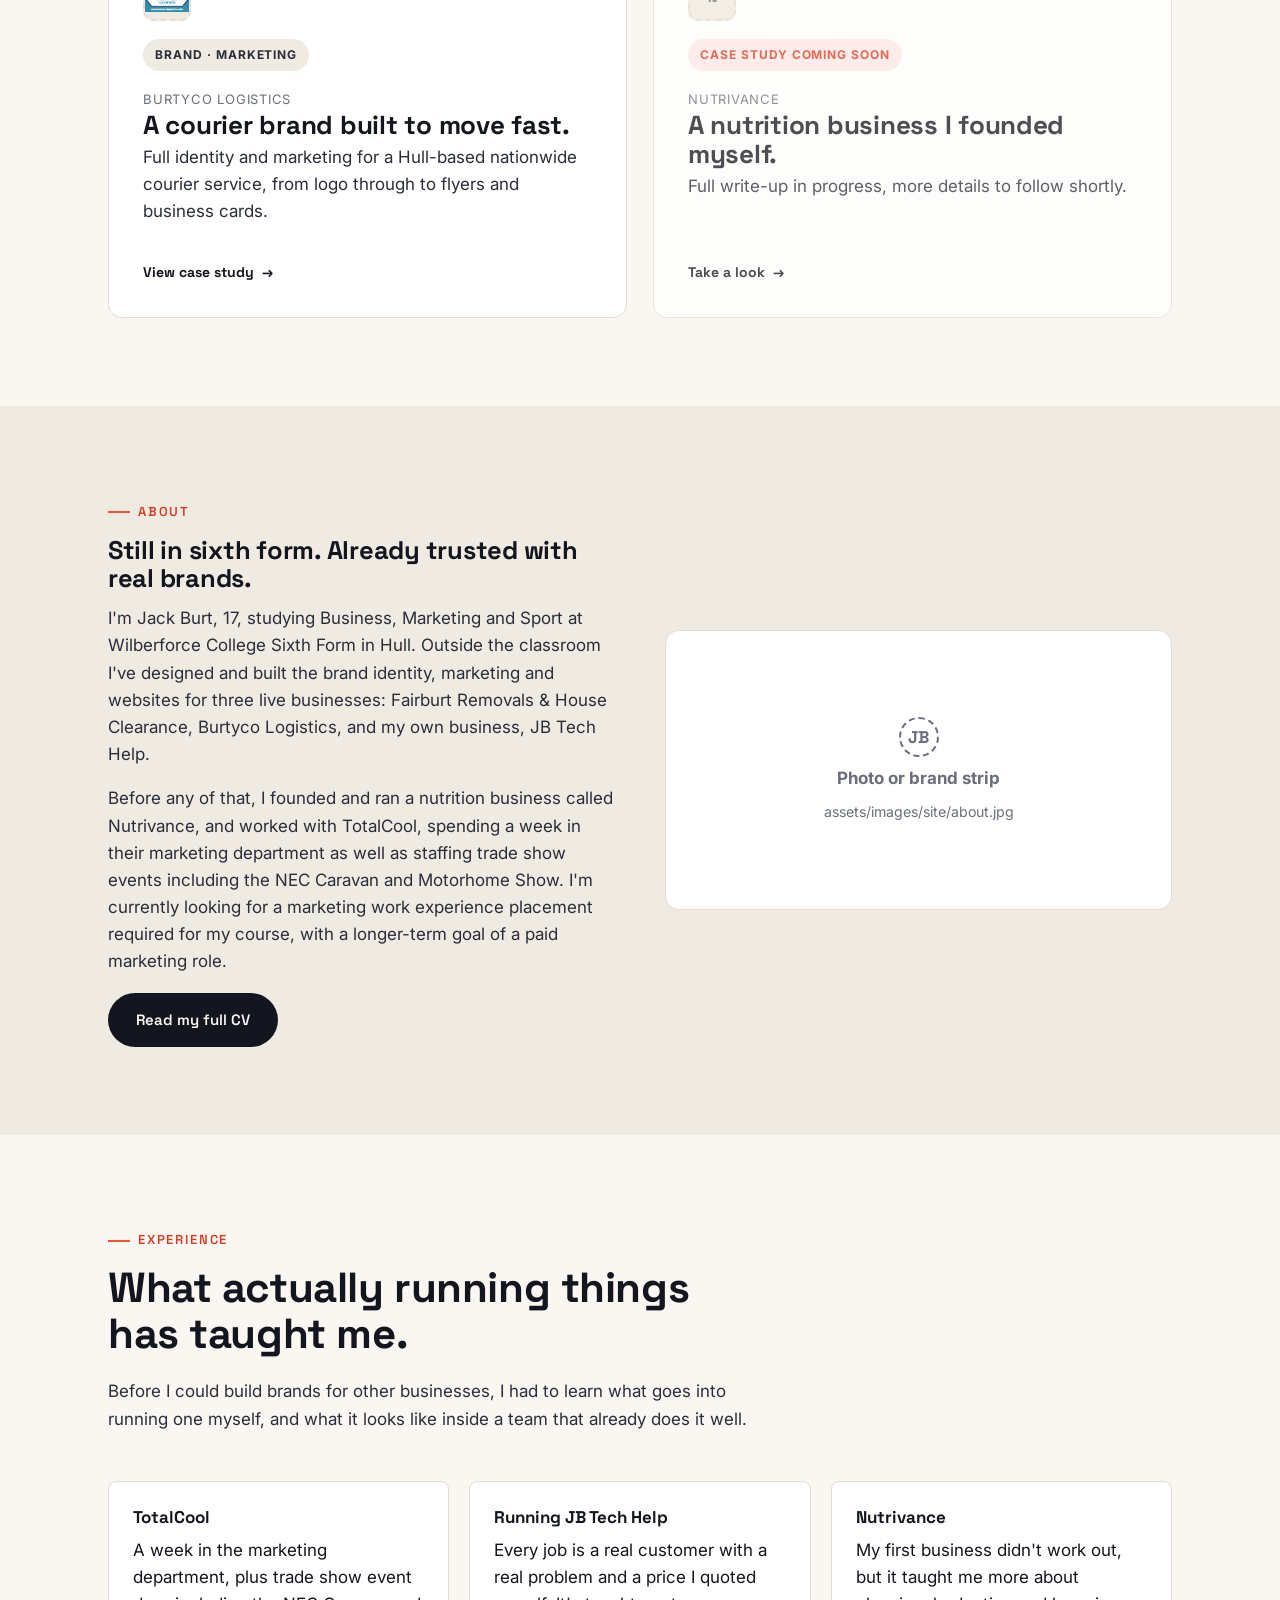
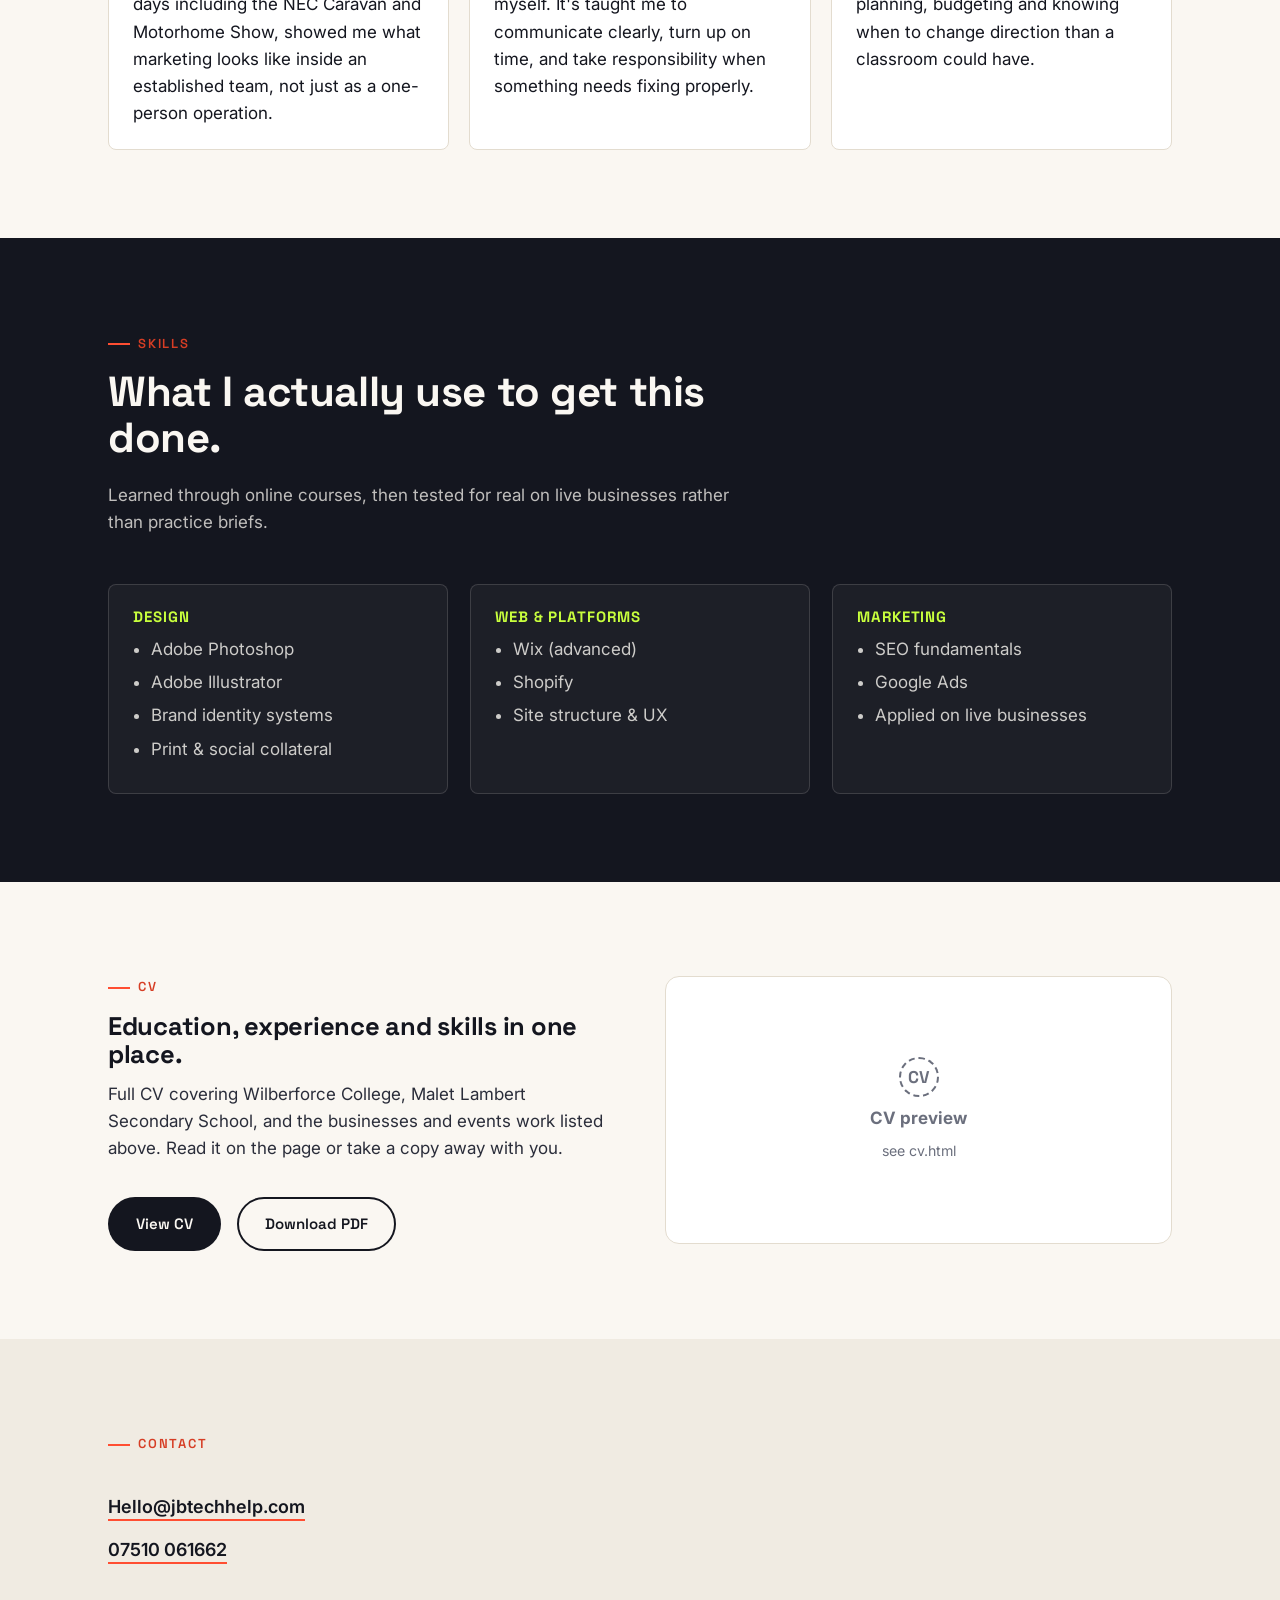
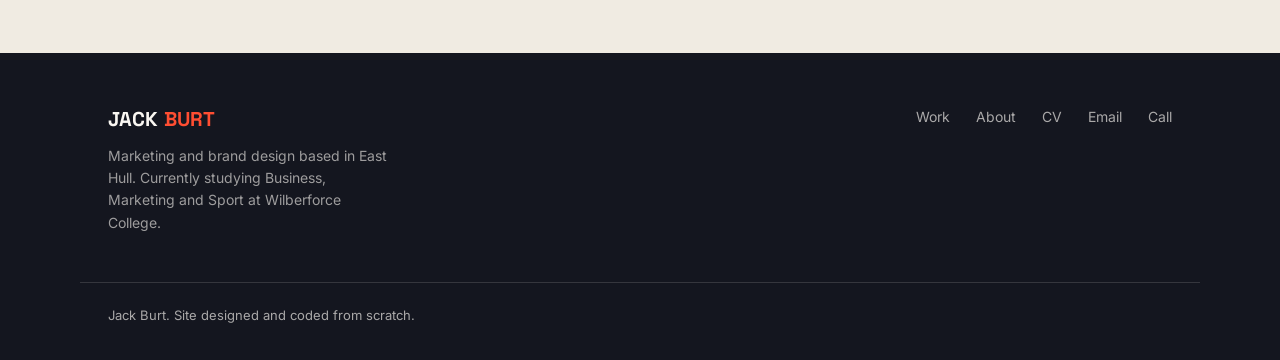
==== commit bb3153ad: "Add files via upload" ====
--- a/index.html
+++ b/index.html
@@ -19,6 +19,7 @@
       <ul class="nav-links">
         <li><a href="#work">Work</a></li>
         <li><a href="#about">About</a></li>
+        <li><a href="#experience">Experience</a></li>
         <li><a href="#skills">Skills</a></li>
         <li><a href="cv.html">CV</a></li>
         <li><a href="#contact">Contact</a></li>
@@ -64,7 +65,7 @@
 
       <a href="case-studies/jbtechhelp.html" class="work-card">
         <div class="work-card-logo">
-          <div class="glyph">JB</div>
+          <img src="uploads/Logo%20transparent.png" alt="JB Tech Help logo">
         </div>
         <span class="tag">Brand &middot; Marketing &middot; Business</span>
         <div>
@@ -77,7 +78,7 @@
 
       <a href="case-studies/fairburt.html" class="work-card">
         <div class="work-card-logo">
-          <div class="glyph">FB</div>
+          <img src="uploads/Fairburt%20Logo.png" alt="Fairburt logo">
         </div>
         <span class="tag">Brand &middot; Marketing</span>
         <div>
@@ -90,7 +91,7 @@
 
       <a href="case-studies/burtyco.html" class="work-card">
         <div class="work-card-logo">
-          <div class="glyph">B</div>
+          <img src="uploads/Business%20card%20frnt.png" alt="Burtyco Logistics logo">
         </div>
         <span class="tag">Brand &middot; Marketing</span>
         <div>
@@ -123,7 +124,7 @@
     <div>
       <div class="eyebrow">About</div>
       <h2>Still in sixth form. Already trusted with real brands.</h2>
-      <p>I'm Jack Burt, 17 (18 in two weeks), studying Business, Marketing and Sport at Wilberforce College Sixth Form in Hull. Outside the classroom I've designed and built the brand identity, marketing and websites for three live businesses: Fairburt Removals &amp; House Clearance, Burtyco Logistics, and my own business, JB Tech Help.</p>
+      <p>I'm Jack Burt, 17, studying Business, Marketing and Sport at Wilberforce College Sixth Form in Hull. Outside the classroom I've designed and built the brand identity, marketing and websites for three live businesses: Fairburt Removals &amp; House Clearance, Burtyco Logistics, and my own business, JB Tech Help.</p>
       <p>Before any of that, I founded and ran a nutrition business called Nutrivance, and worked with TotalCool, spending a week in their marketing department as well as staffing trade show events including the NEC Caravan and Motorhome Show. I'm currently looking for a marketing work experience placement required for my course, with a longer-term goal of a paid marketing role.</p>
       <a href="cv.html" class="btn btn-primary">Read my full CV</a>
     </div>
@@ -136,6 +137,30 @@
         </div>
       </div>
     </div>
+  </div>
+</section>
+
+<section id="experience">
+  <div class="container">
+    <div class="section-head">
+      <div class="eyebrow">Experience</div>
+      <h2>What actually running things has taught me.</h2>
+      <p>Before I could build brands for other businesses, I had to learn what goes into running one myself, and what it looks like inside a team that already does it well.</p>
+    </div>
+    <ul class="impact-list cols-3">
+      <li>
+        <strong>TotalCool</strong>
+        A week in the marketing department, plus trade show event days including the NEC Caravan and Motorhome Show, showed me what marketing looks like inside an established team, not just as a one-person operation.
+      </li>
+      <li>
+        <strong>Running JB Tech Help</strong>
+        Every job is a real customer with a real problem and a price I quoted myself. It's taught me to communicate clearly, turn up on time, and take responsibility when something needs fixing properly.
+      </li>
+      <li>
+        <strong>Nutrivance</strong>
+        My first business didn't work out, but it taught me more about planning, budgeting and knowing when to change direction than a classroom could have.
+      </li>
+    </ul>
   </div>
 </section>
 
@@ -172,10 +197,6 @@
           <li>Applied on live businesses</li>
         </ul>
       </div>
-      <div class="skill-card">
-        <h4>Approach</h4>
-        <p style="margin:0;color:rgba(250,247,242,0.8);">Founder mindset, comfortable owning a brand end to end. A week in TotalCool's marketing department, plus trade show experience including the NEC Caravan and Motorhome Show.</p>
-      </div>
     </div>
   </div>
 </section>
@@ -207,7 +228,6 @@
   <div class="container">
     <div class="section-head" style="margin-bottom:0;">
       <div class="eyebrow">Contact</div>
-      <h2>Let's talk about a work experience placement or a marketing role.</h2>
       <ul class="contact-list">
         <li><a href="mailto:Hello@jbtechhelp.com">Hello@jbtechhelp.com</a></li>
         <li><a href="tel:07510061662">07510 061662</a></li>
--- a/assets/css/style.css
+++ b/assets/css/style.css
@@ -537,10 +537,21 @@
   grid-template-columns: repeat(3, 1fr);
   gap: 20px;
 }
-.gallery-item { aspect-ratio: 4/3; }
+.gallery-item {
+  aspect-ratio: 4/3;
+  background: var(--white);
+  border: 1px solid var(--paper-line);
+  border-radius: var(--radius-sm);
+  padding: 12px;
+  box-sizing: border-box;
+  display: flex;
+  align-items: center;
+  justify-content: center;
+}
 .gallery-item.tall { aspect-ratio: 3/4; }
 .gallery-item.wide { aspect-ratio: 16/9; grid-column: span 2; }
-.gallery-item img, .gallery-item .asset-placeholder { width: 100%; height: 100%; border-radius: var(--radius-sm); object-fit: cover; }
+.gallery-item img { max-width: 100%; max-height: 100%; width: auto; height: auto; object-fit: contain; }
+.gallery-item .asset-placeholder { width: 100%; height: 100%; }
 
 @media (max-width: 760px) {
   .gallery { grid-template-columns: repeat(2, 1fr); }
@@ -586,8 +597,13 @@
 }
 .impact-list strong { display: block; font-family: var(--font-display); margin-bottom: 6px; }
 
+.impact-list.cols-3 { grid-template-columns: repeat(3, 1fr); }
+
 @media (max-width: 760px) {
   .impact-list { grid-template-columns: 1fr; }
+}
+@media (max-width: 900px) {
+  .impact-list.cols-3 { grid-template-columns: 1fr; }
 }
 
 .cs-nav {
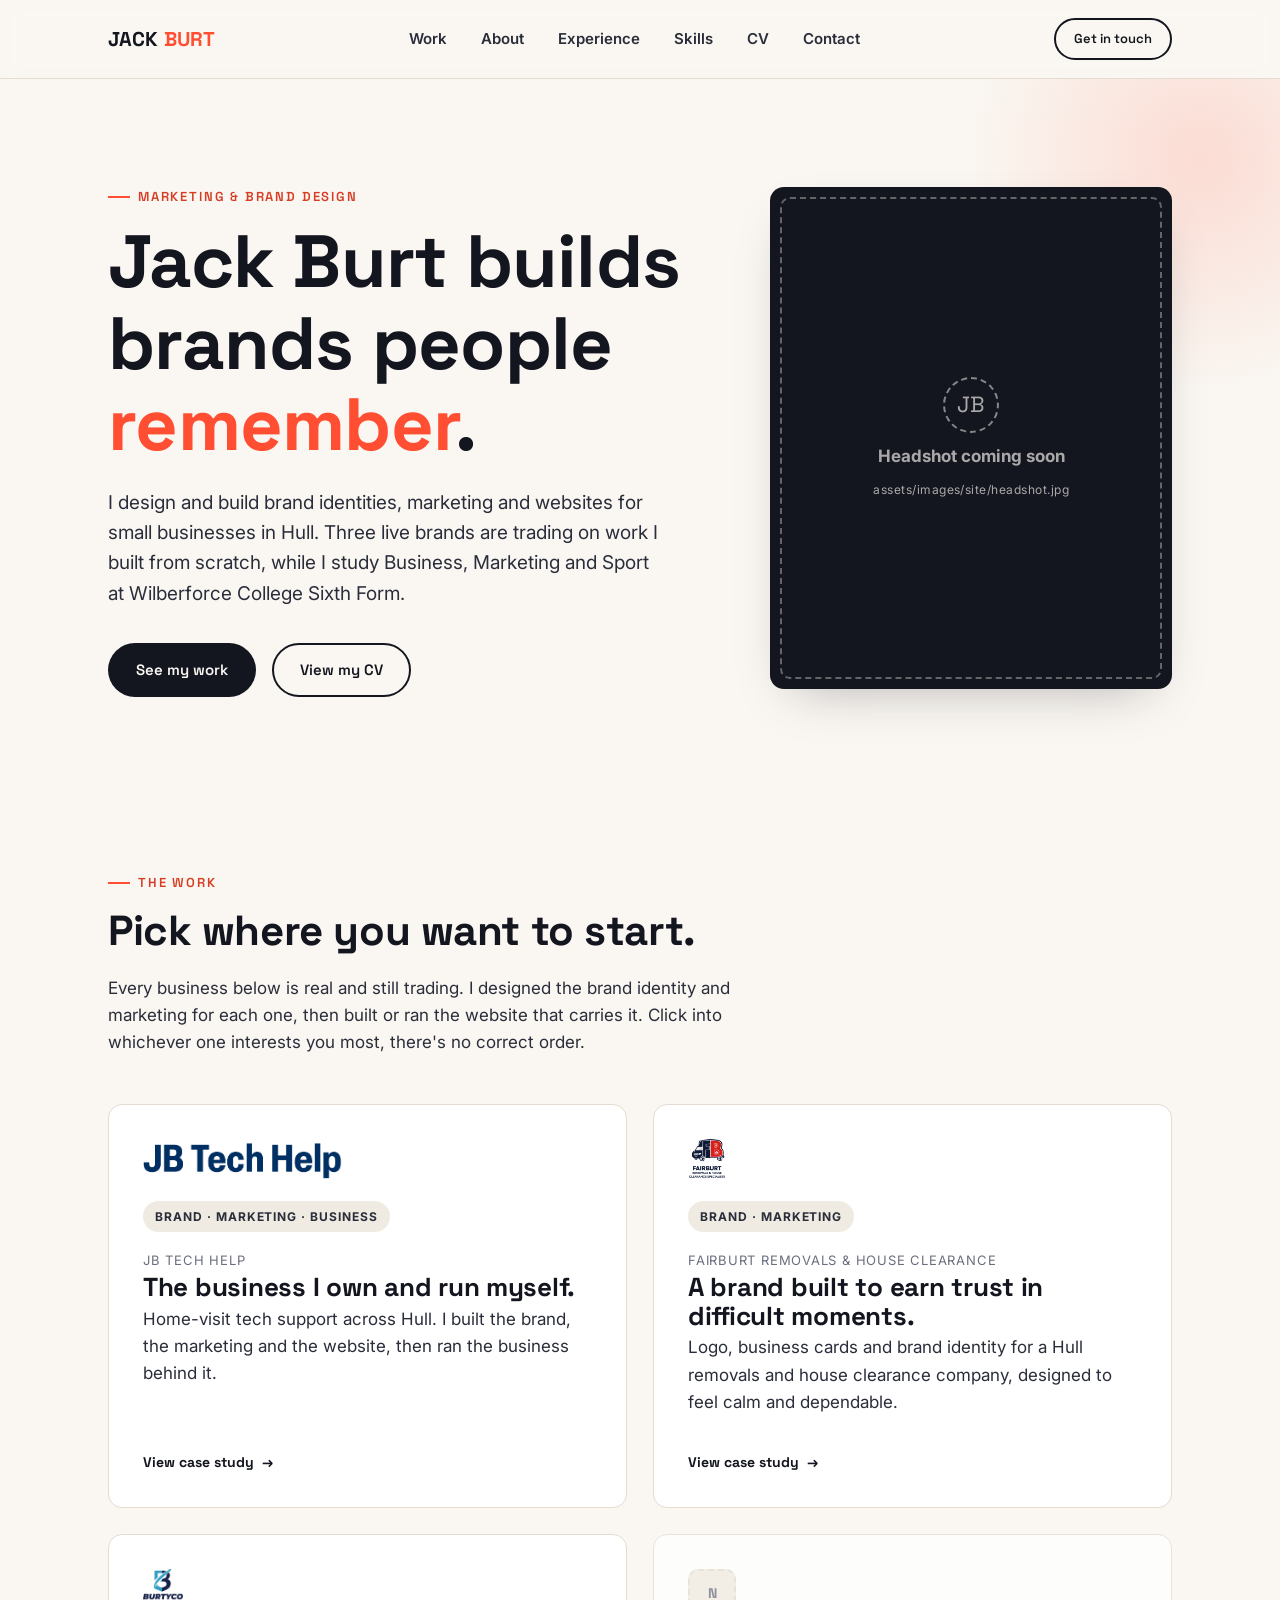
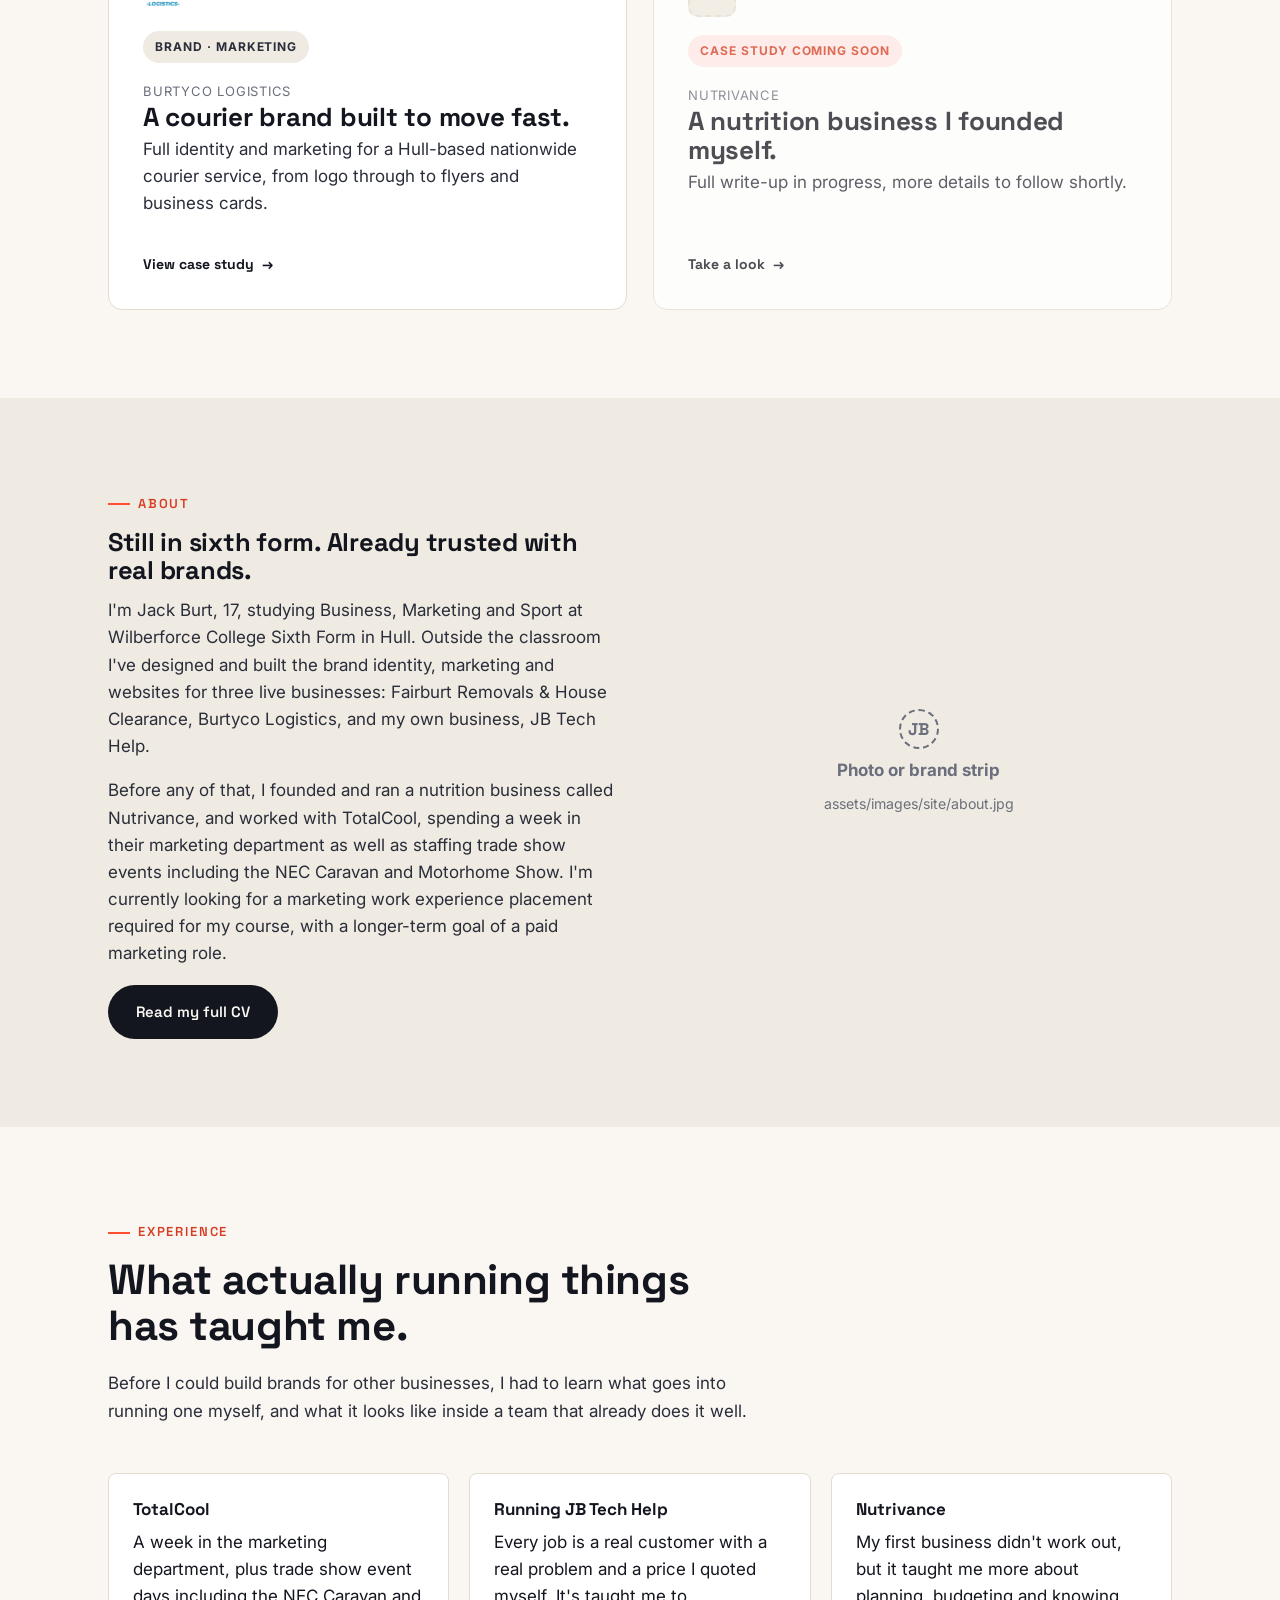
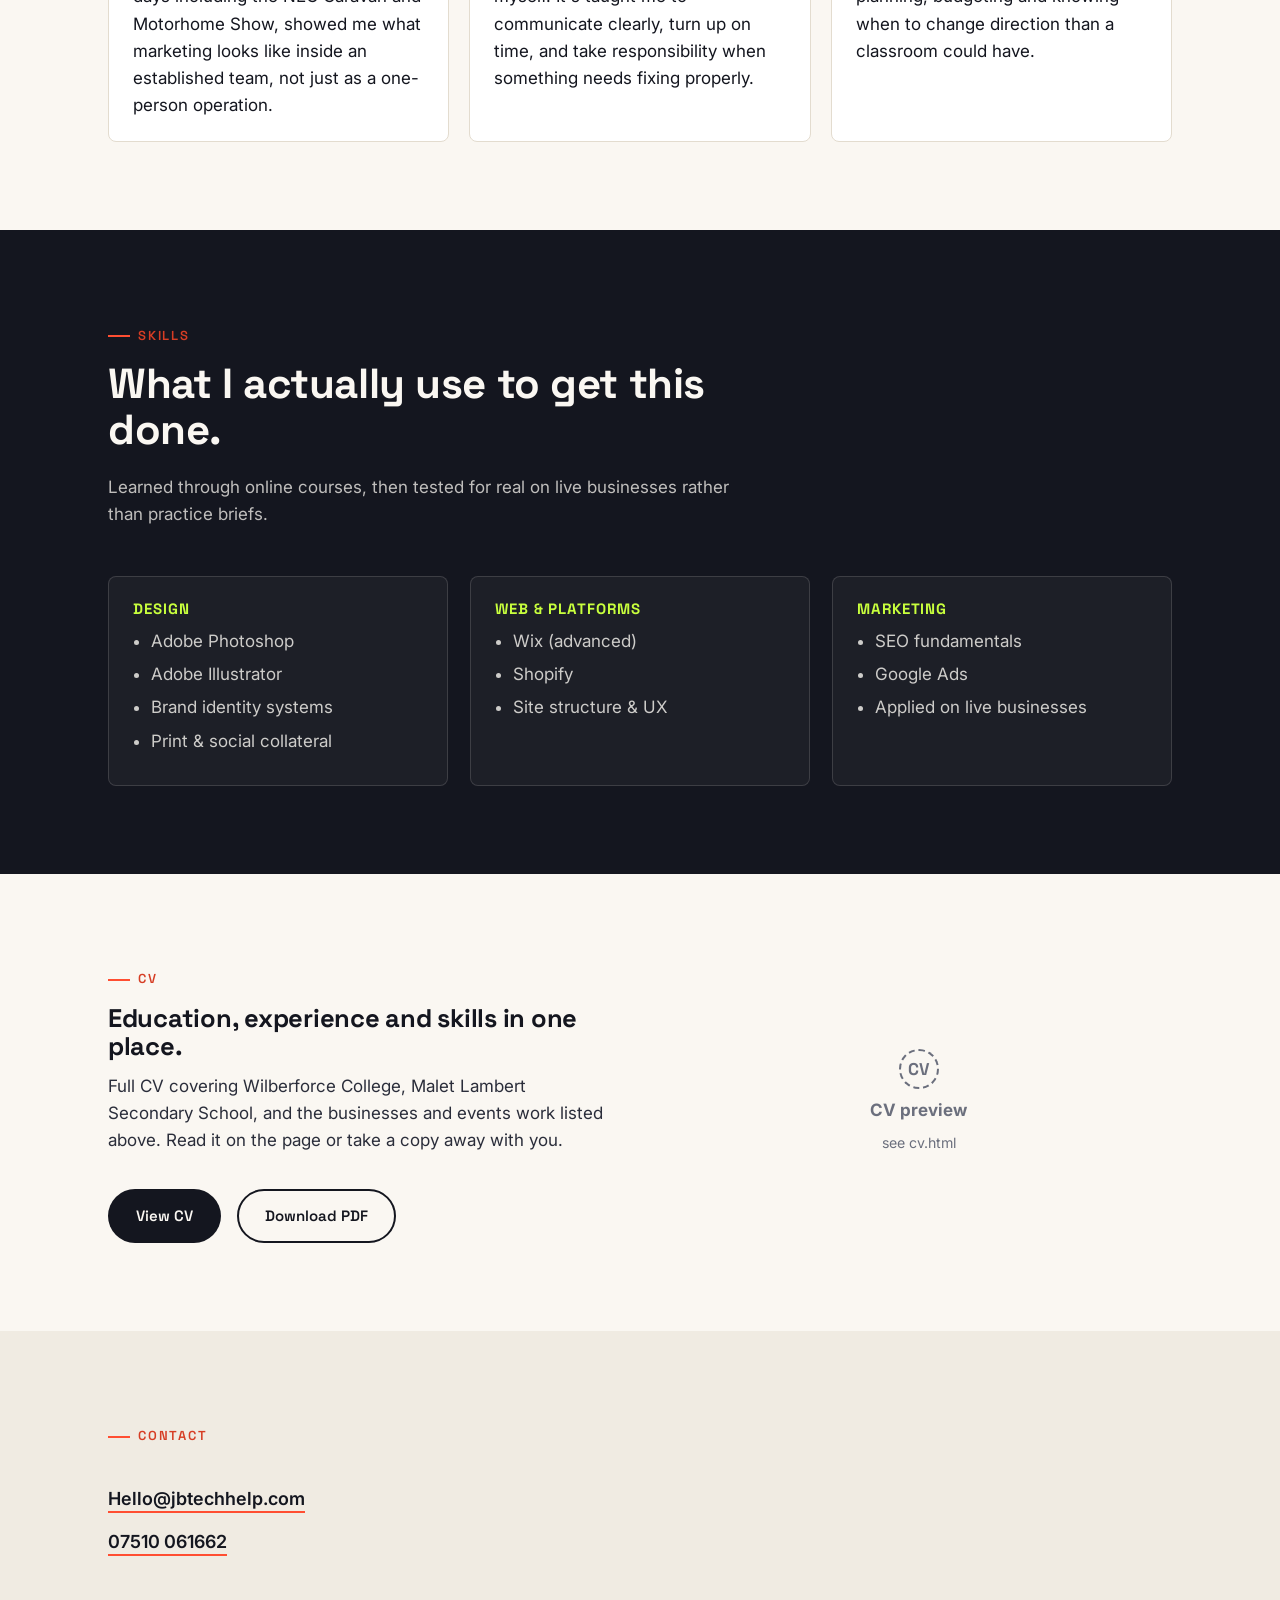
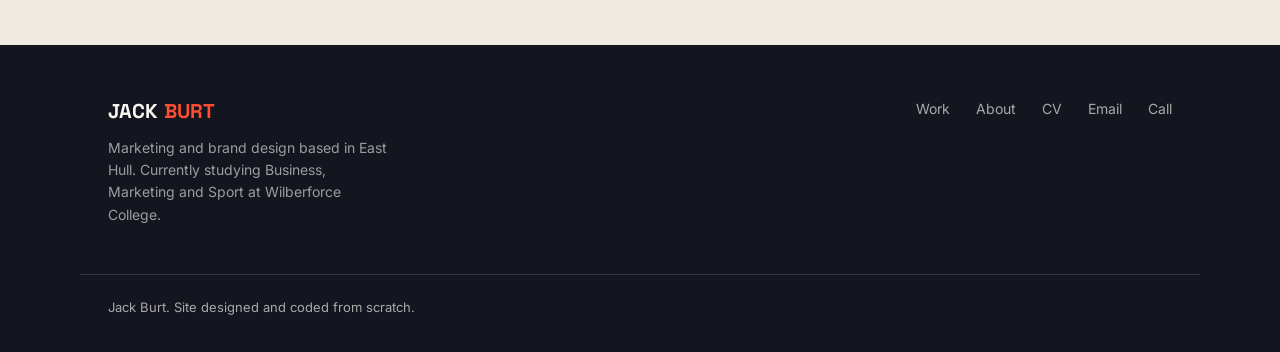
==== commit 6ea923c8: "Add files via upload" ====
--- a/index.html
+++ b/index.html
@@ -91,7 +91,7 @@
 
       <a href="case-studies/burtyco.html" class="work-card">
         <div class="work-card-logo">
-          <img src="uploads/Business%20card%20frnt.png" alt="Burtyco Logistics logo">
+          <img src="uploads/Logo.png" alt="Burtyco Logistics logo">
         </div>
         <span class="tag">Brand &middot; Marketing</span>
         <div>
--- a/assets/css/style.css
+++ b/assets/css/style.css
@@ -346,6 +346,17 @@
 }
 
 .work-card-logo {
+  display: flex;
+  align-items: center;
+  min-height: 44px;
+}
+.work-card-logo img {
+  max-height: 44px;
+  width: auto;
+  max-width: 100%;
+  object-fit: contain;
+}
+.work-card-logo .glyph {
   width: 48px;
   height: 48px;
   border-radius: 10px;
@@ -354,13 +365,11 @@
   display: flex;
   align-items: center;
   justify-content: center;
-  overflow: hidden;
   font-family: var(--font-display);
   font-weight: 700;
   font-size: 14px;
   color: var(--muted);
 }
-.work-card-logo img { width: 100%; height: 100%; object-fit: contain; }
 
 .work-card .tag {
   align-self: flex-start;
@@ -491,16 +500,13 @@
 .cs-meta strong { font-family: var(--font-display); font-size: 16px; }
 
 .logo-panel {
-  background: var(--white);
-  border: 1px solid var(--paper-line);
-  border-radius: var(--radius);
-  padding: 50px;
   display: flex;
   align-items: center;
   justify-content: center;
-  min-height: 220px;
-}
-.logo-panel img { max-height: 160px; }
+  min-height: 160px;
+  padding: 20px 0;
+}
+.logo-panel img { max-height: 240px; max-width: 100%; }
 
 .asset-placeholder {
   border: 2px dashed var(--paper-line);
@@ -539,11 +545,6 @@
 }
 .gallery-item {
   aspect-ratio: 4/3;
-  background: var(--white);
-  border: 1px solid var(--paper-line);
-  border-radius: var(--radius-sm);
-  padding: 12px;
-  box-sizing: border-box;
   display: flex;
   align-items: center;
   justify-content: center;
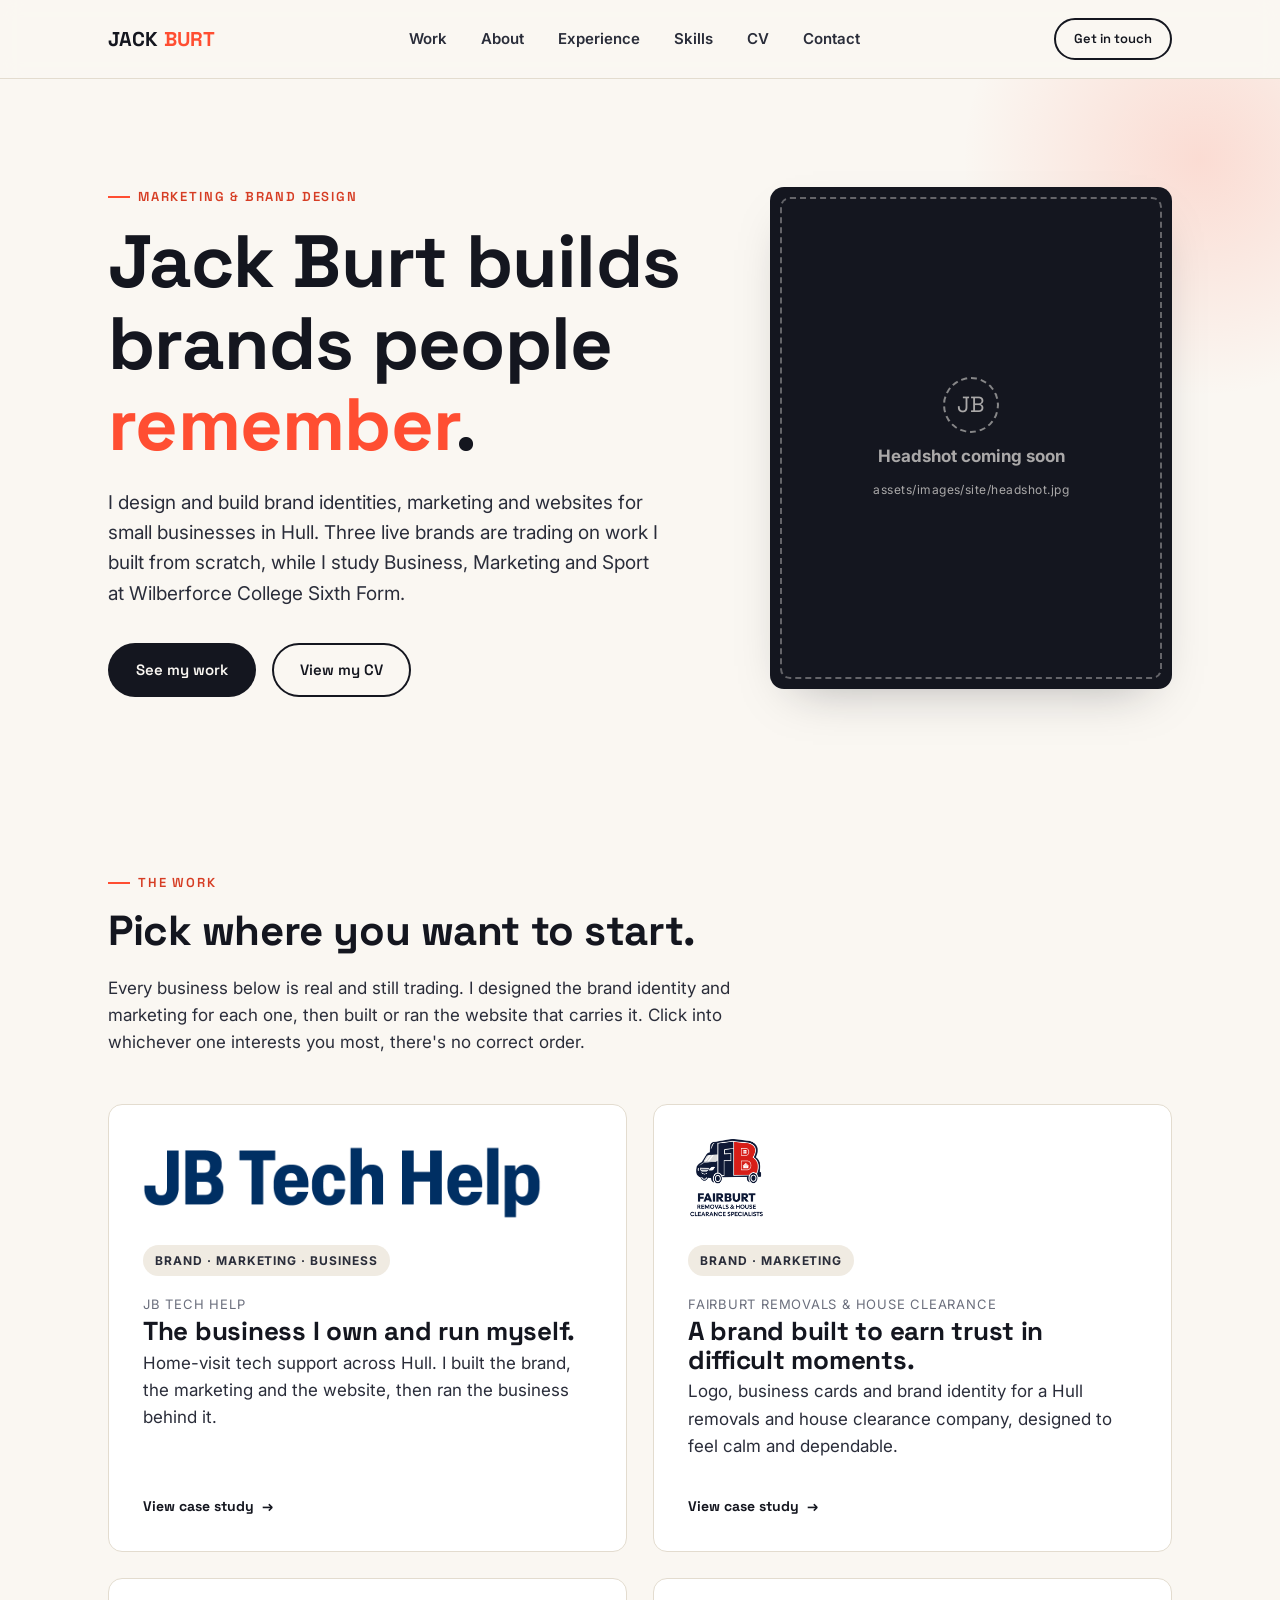
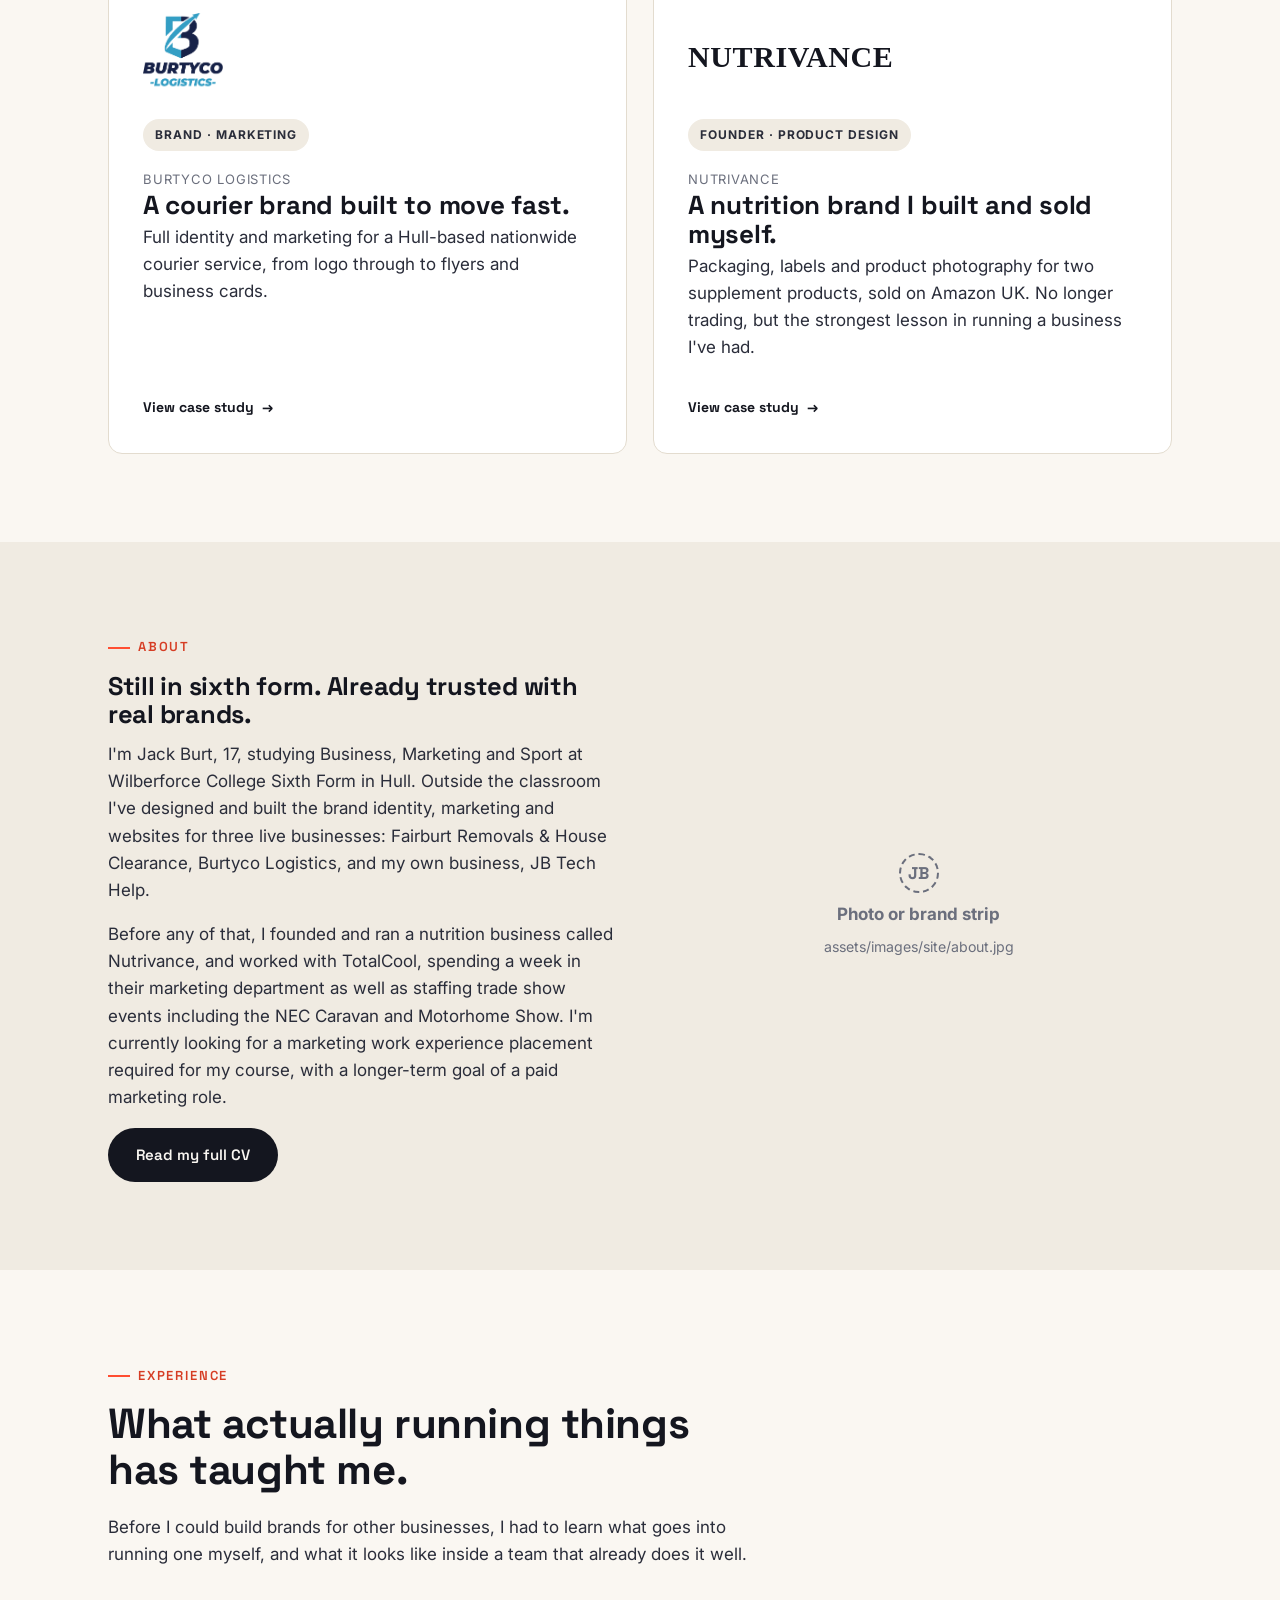
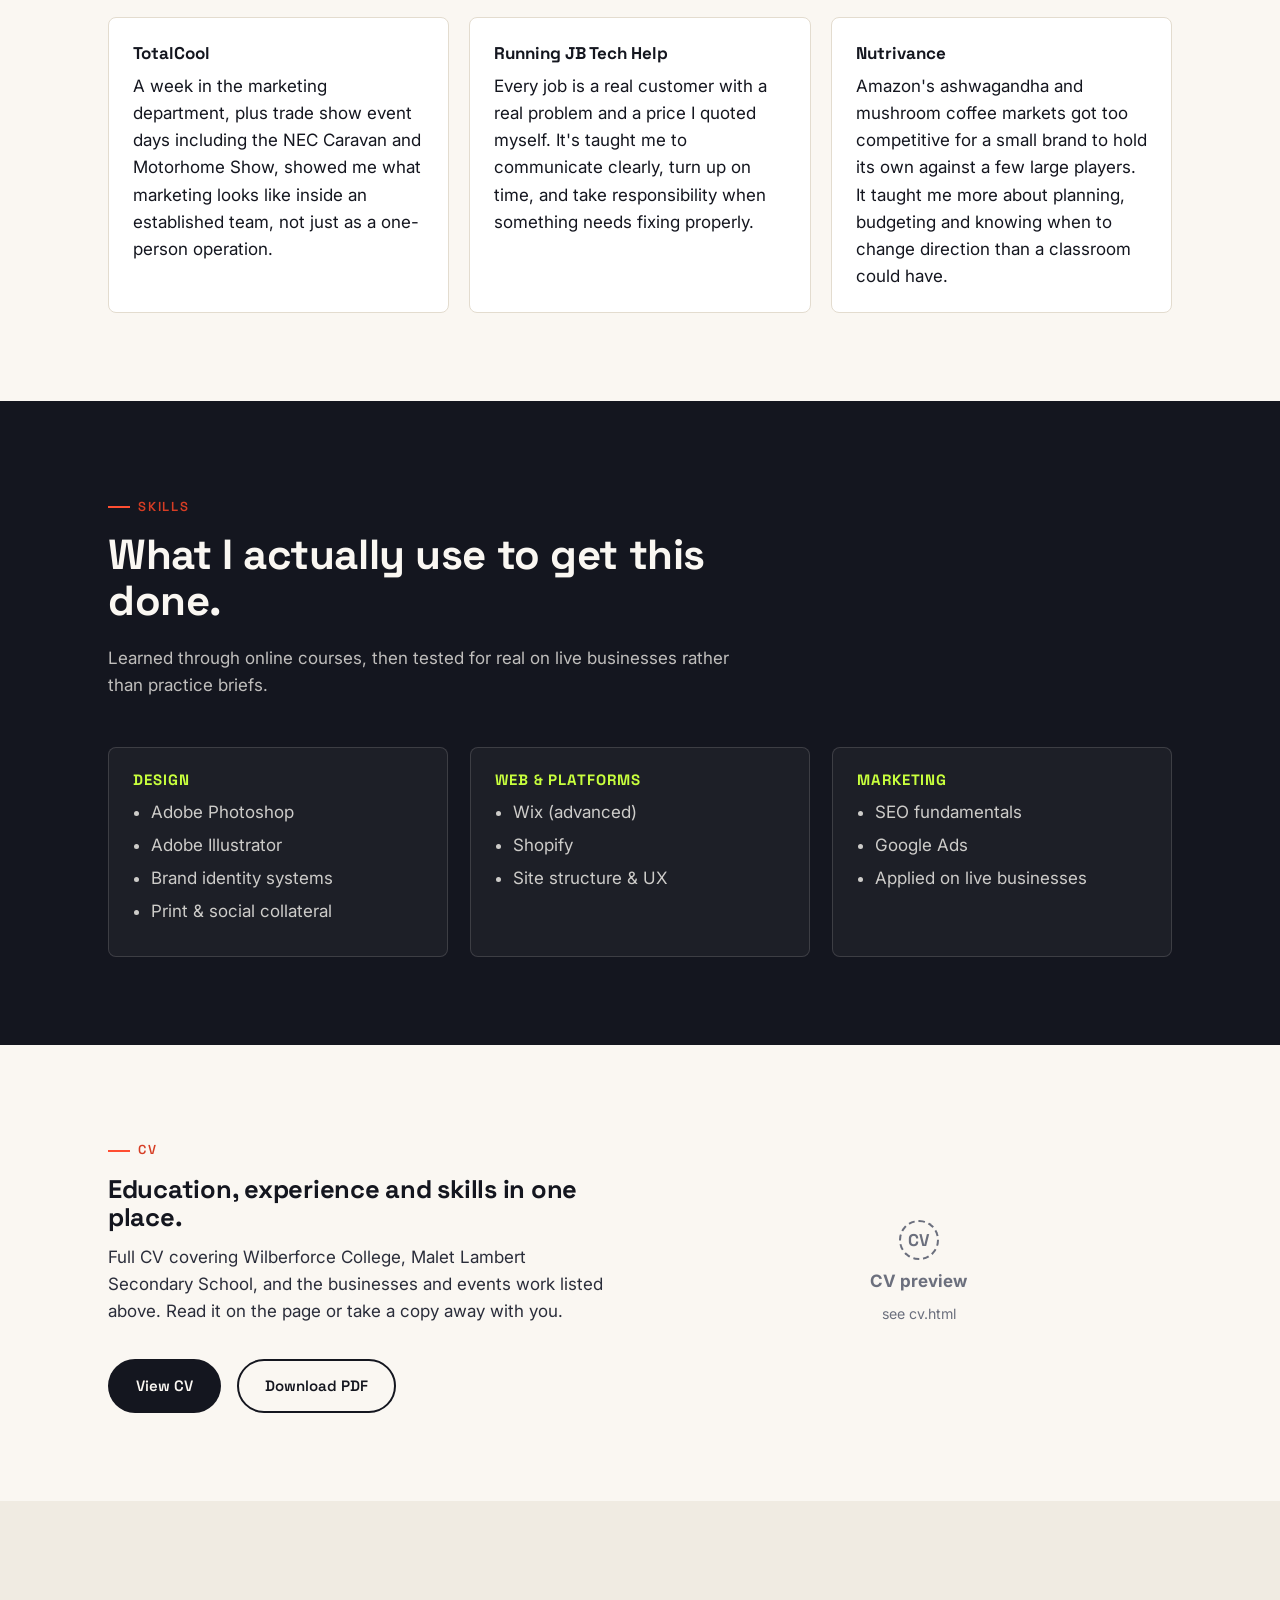
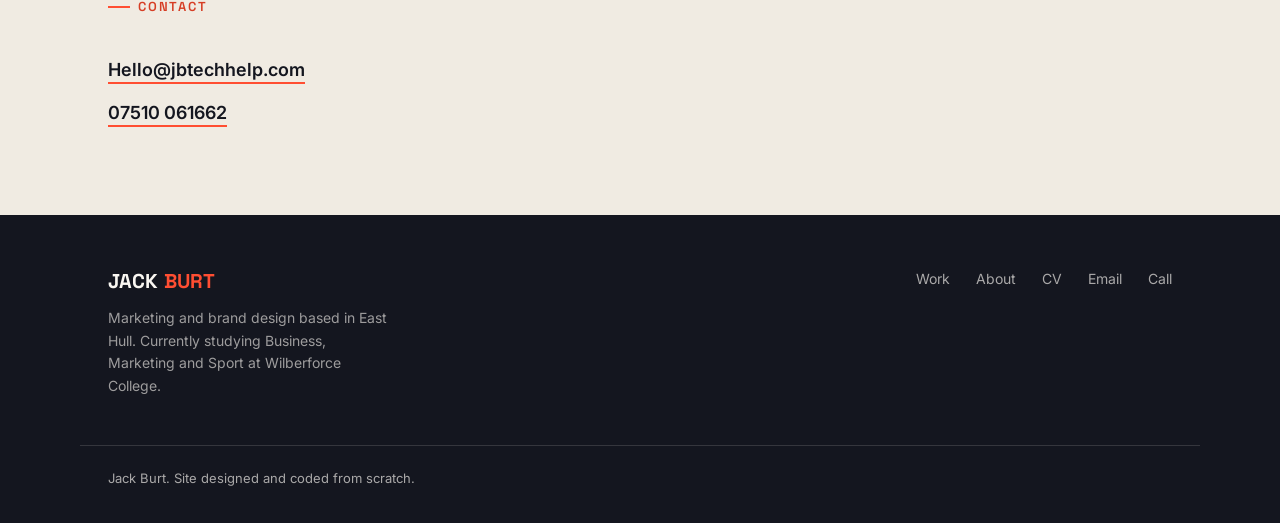
==== commit 901a6fd0: "Add files via upload" ====
--- a/index.html
+++ b/index.html
@@ -102,17 +102,17 @@
         <span class="go">View case study <span class="arrow">&rarr;</span></span>
       </a>
 
-      <a href="case-studies/nutrivance.html" class="work-card is-soon">
-        <div class="work-card-logo">
-          <div class="glyph">N</div>
-        </div>
-        <span class="tag">Case study coming soon</span>
+      <a href="case-studies/nutrivance.html" class="work-card">
+        <div class="work-card-logo">
+          <span style="font-family:Georgia,'Times New Roman',serif;font-weight:700;font-size:30px;letter-spacing:0.02em;color:var(--ink);">NUTRIVANCE</span>
+        </div>
+        <span class="tag">Founder &middot; Product Design</span>
         <div>
           <div class="biz">Nutrivance</div>
-          <h3>A nutrition business I founded myself.</h3>
-          <p>Full write-up in progress, more details to follow shortly.</p>
-        </div>
-        <span class="go">Take a look <span class="arrow">&rarr;</span></span>
+          <h3>A nutrition brand I built and sold myself.</h3>
+          <p>Packaging, labels and product photography for two supplement products, sold on Amazon UK. No longer trading, but the strongest lesson in running a business I've had.</p>
+        </div>
+        <span class="go">View case study <span class="arrow">&rarr;</span></span>
       </a>
 
     </div>
@@ -158,7 +158,7 @@
       </li>
       <li>
         <strong>Nutrivance</strong>
-        My first business didn't work out, but it taught me more about planning, budgeting and knowing when to change direction than a classroom could have.
+        Amazon's ashwagandha and mushroom coffee markets got too competitive for a small brand to hold its own against a few large players. It taught me more about planning, budgeting and knowing when to change direction than a classroom could have.
       </li>
     </ul>
   </div>
--- a/assets/css/style.css
+++ b/assets/css/style.css
@@ -348,10 +348,10 @@
 .work-card-logo {
   display: flex;
   align-items: center;
-  min-height: 44px;
+  min-height: 88px;
 }
 .work-card-logo img {
-  max-height: 44px;
+  max-height: 88px;
   width: auto;
   max-width: 100%;
   object-fit: contain;
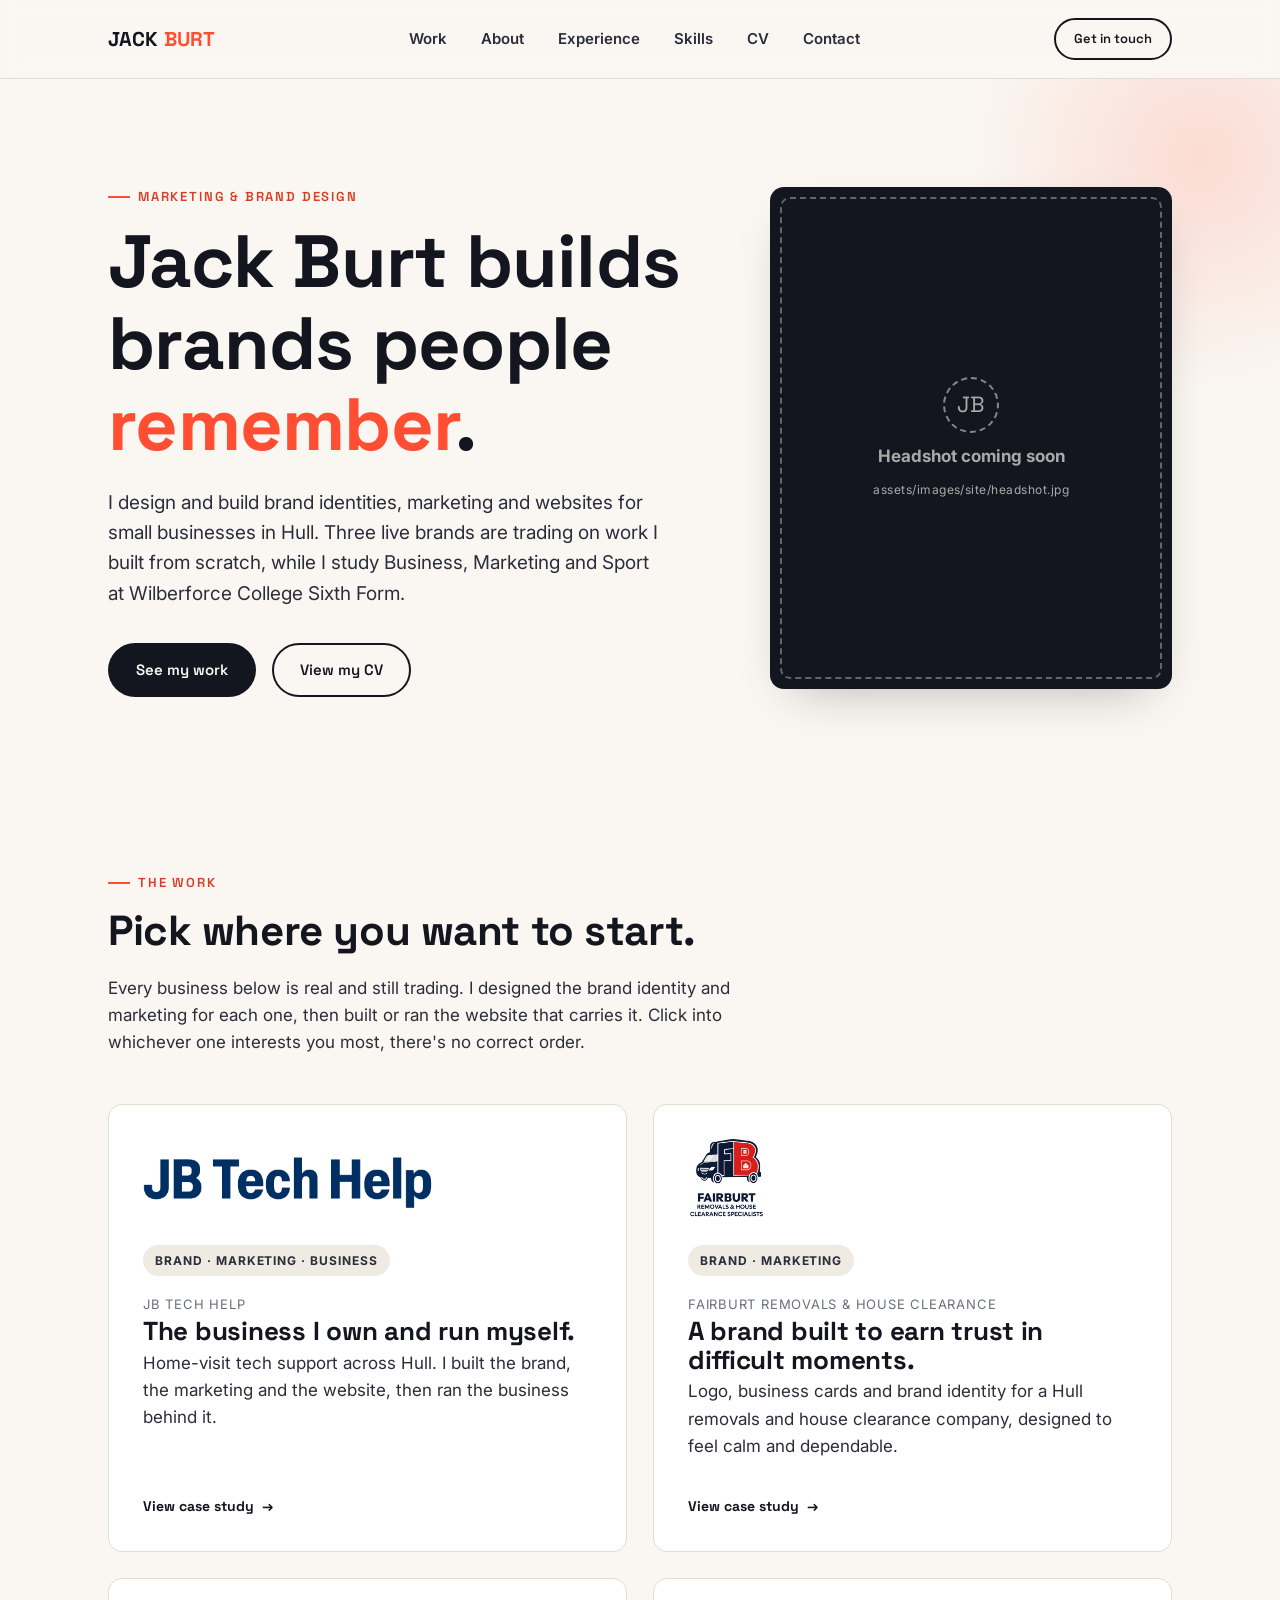
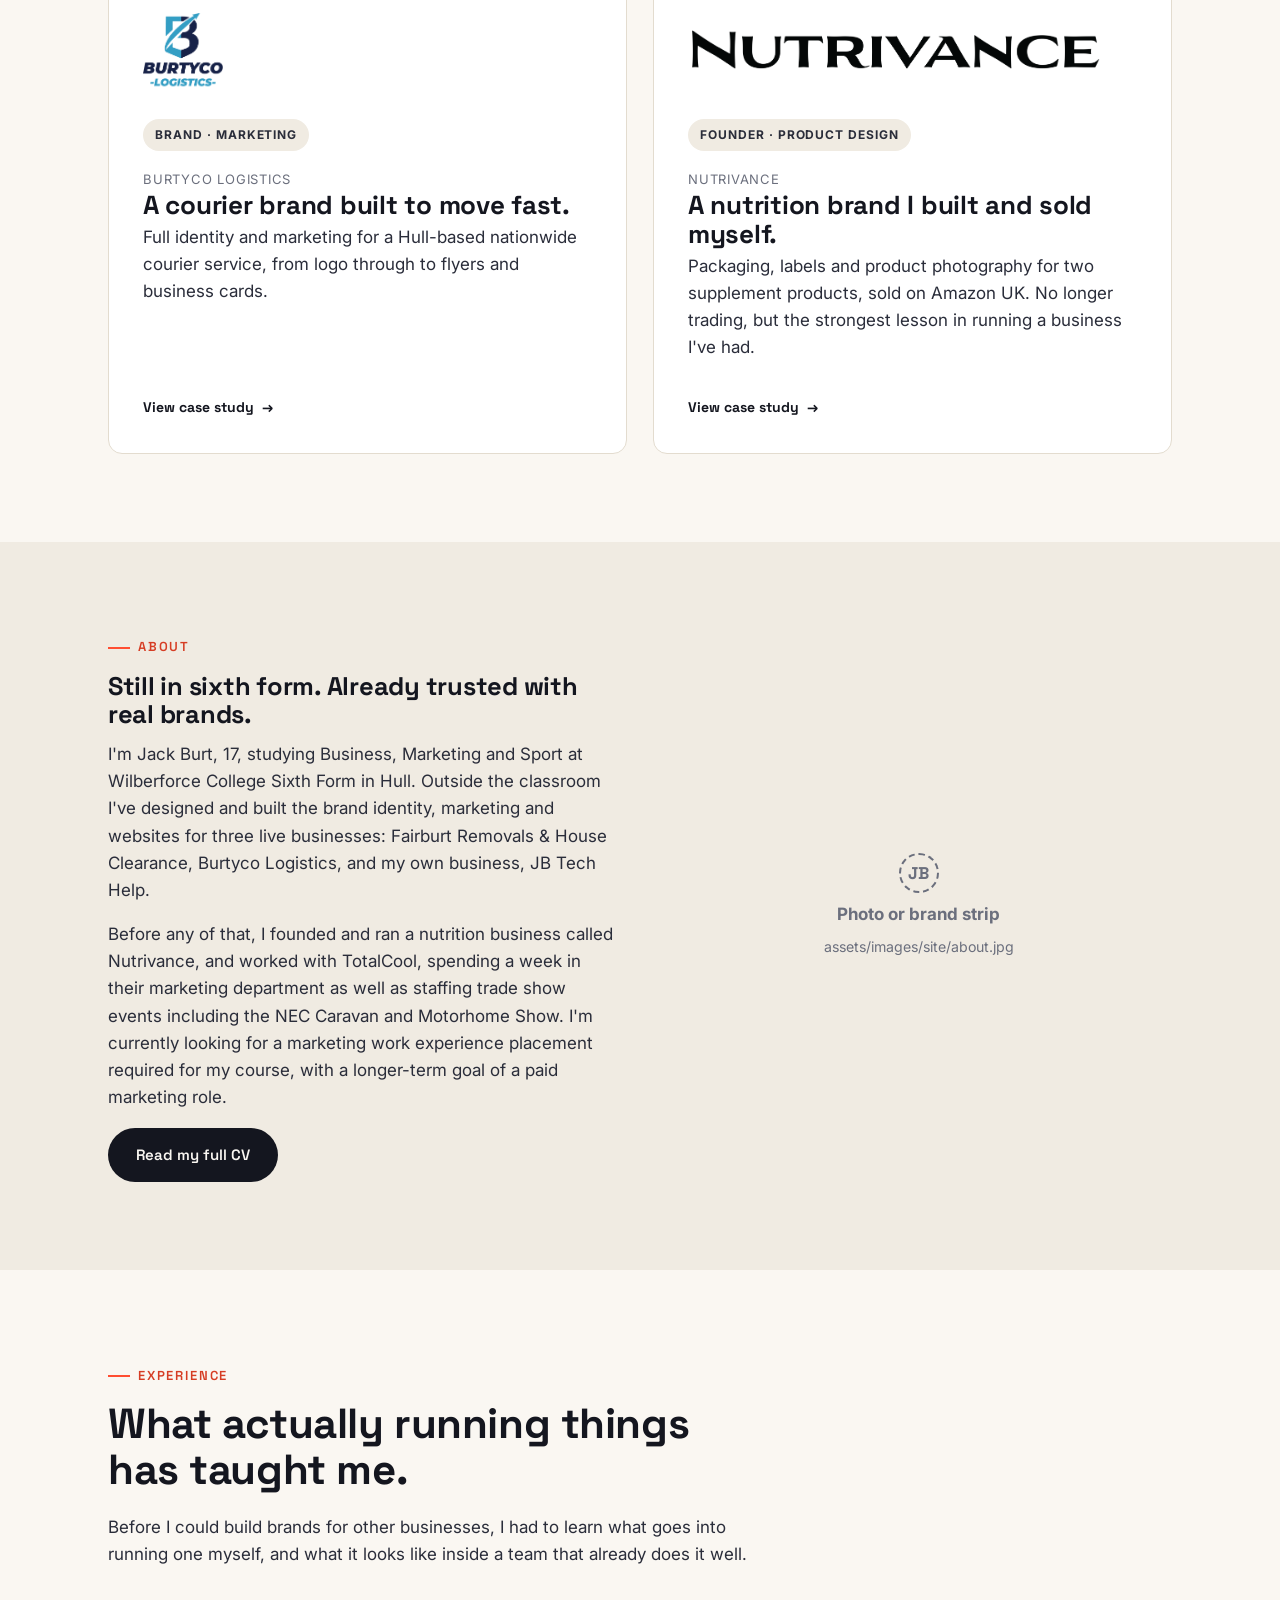
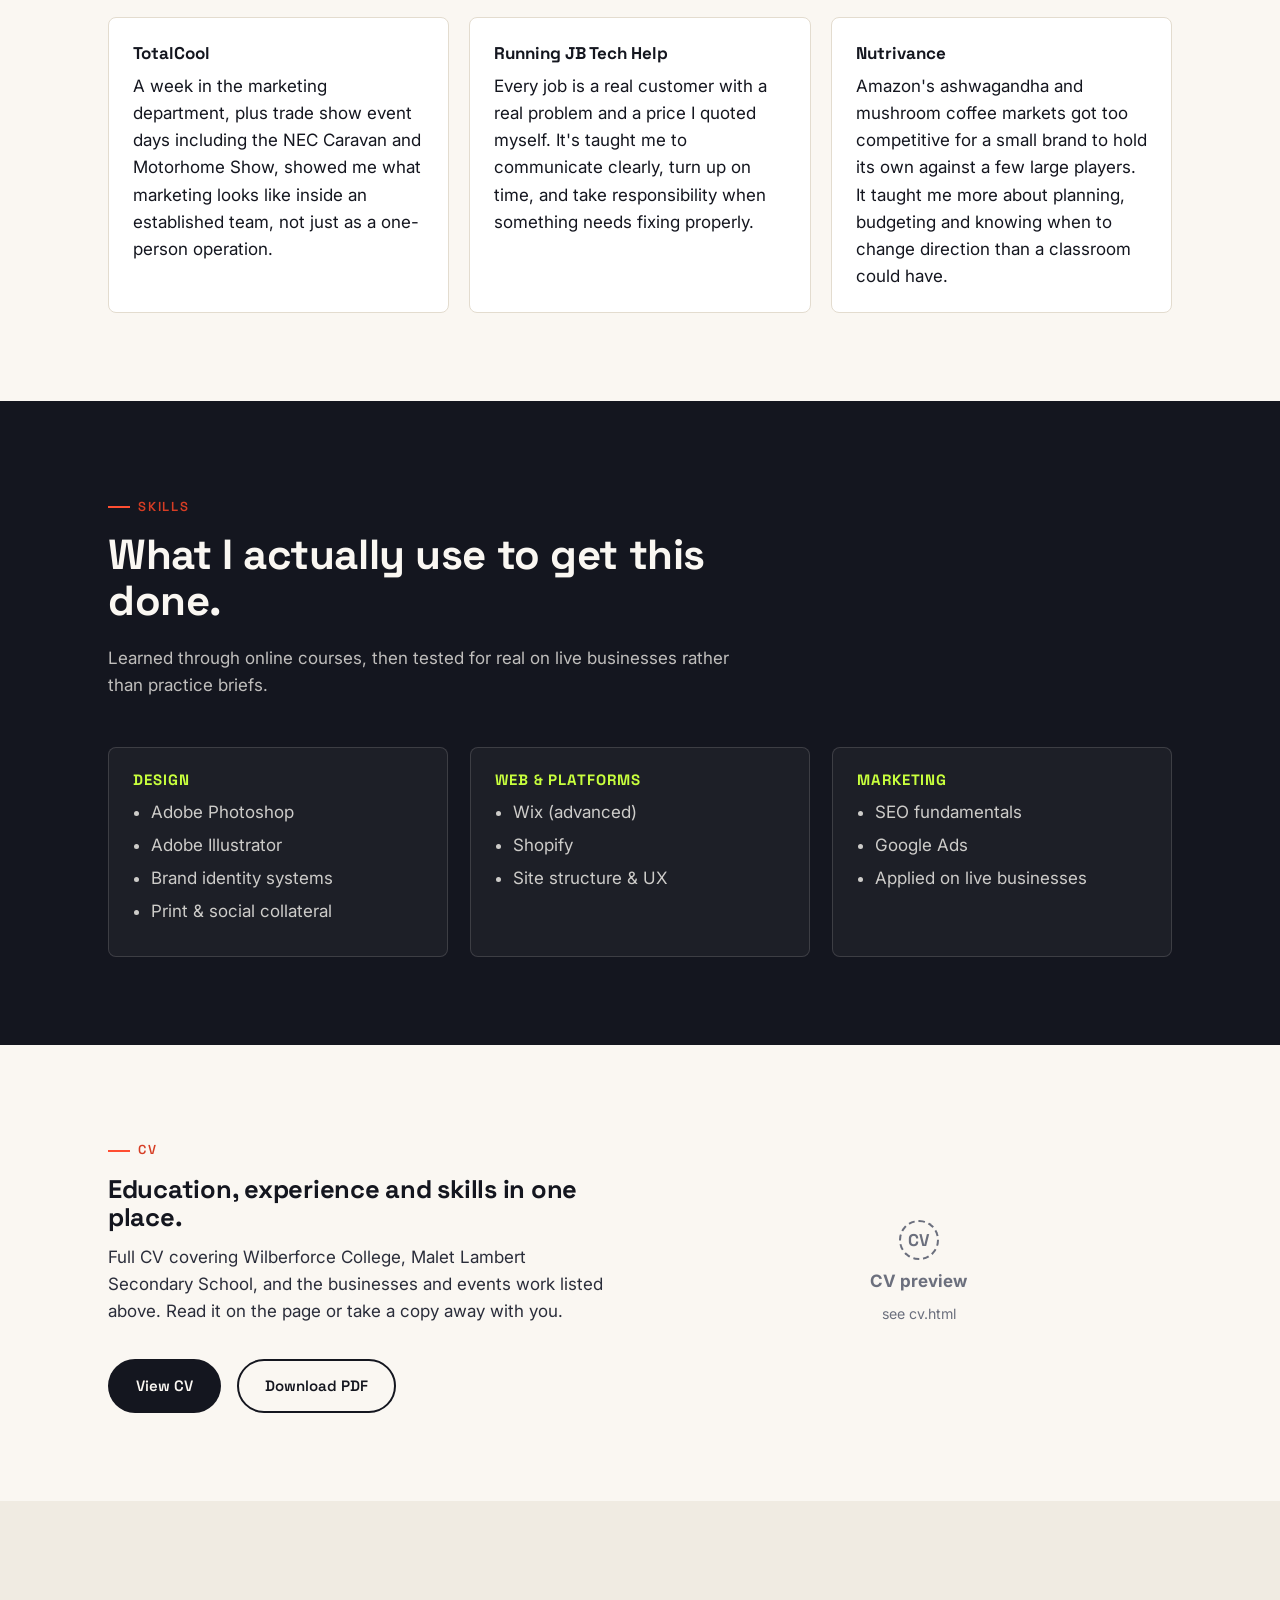
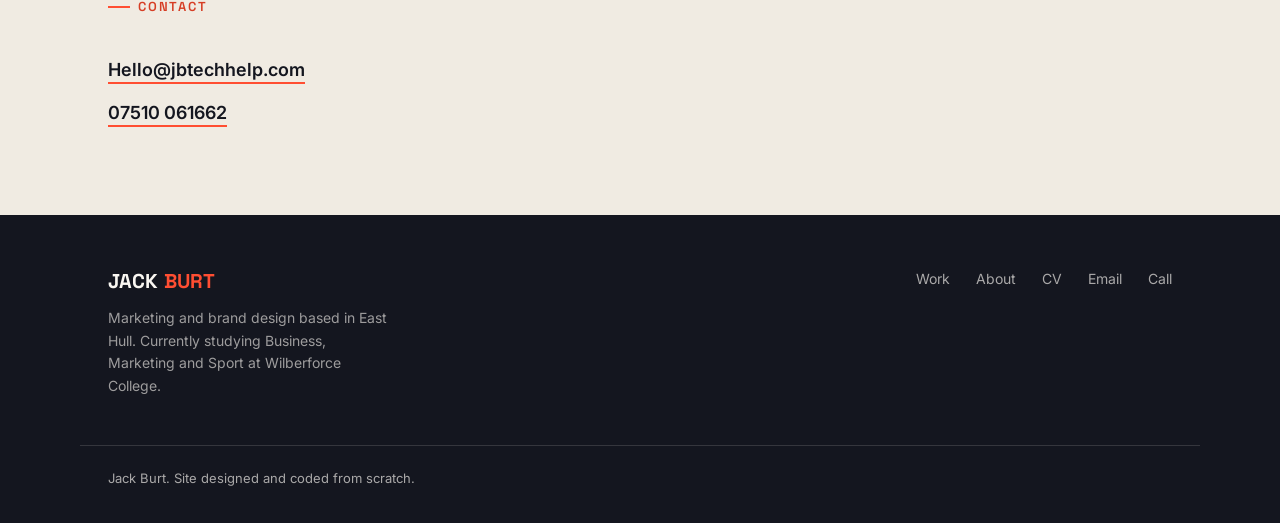
==== commit f00baa58: "Add files via upload" ====
--- a/index.html
+++ b/index.html
@@ -65,7 +65,7 @@
 
       <a href="case-studies/jbtechhelp.html" class="work-card">
         <div class="work-card-logo">
-          <img src="uploads/Logo%20transparent.png" alt="JB Tech Help logo">
+          <img src="uploads/Logo%20transparent.png" alt="JB Tech Help logo" style="max-height:64px;">
         </div>
         <span class="tag">Brand &middot; Marketing &middot; Business</span>
         <div>
@@ -91,7 +91,7 @@
 
       <a href="case-studies/burtyco.html" class="work-card">
         <div class="work-card-logo">
-          <img src="uploads/Logo.png" alt="Burtyco Logistics logo">
+          <img src="uploads/Burtyco%20Logo.png" alt="Burtyco Logistics logo">
         </div>
         <span class="tag">Brand &middot; Marketing</span>
         <div>
@@ -104,7 +104,7 @@
 
       <a href="case-studies/nutrivance.html" class="work-card">
         <div class="work-card-logo">
-          <span style="font-family:Georgia,'Times New Roman',serif;font-weight:700;font-size:30px;letter-spacing:0.02em;color:var(--ink);">NUTRIVANCE</span>
+          <img src="uploads/Logo.png" alt="Nutrivance logo" style="max-height:64px;">
         </div>
         <span class="tag">Founder &middot; Product Design</span>
         <div>
